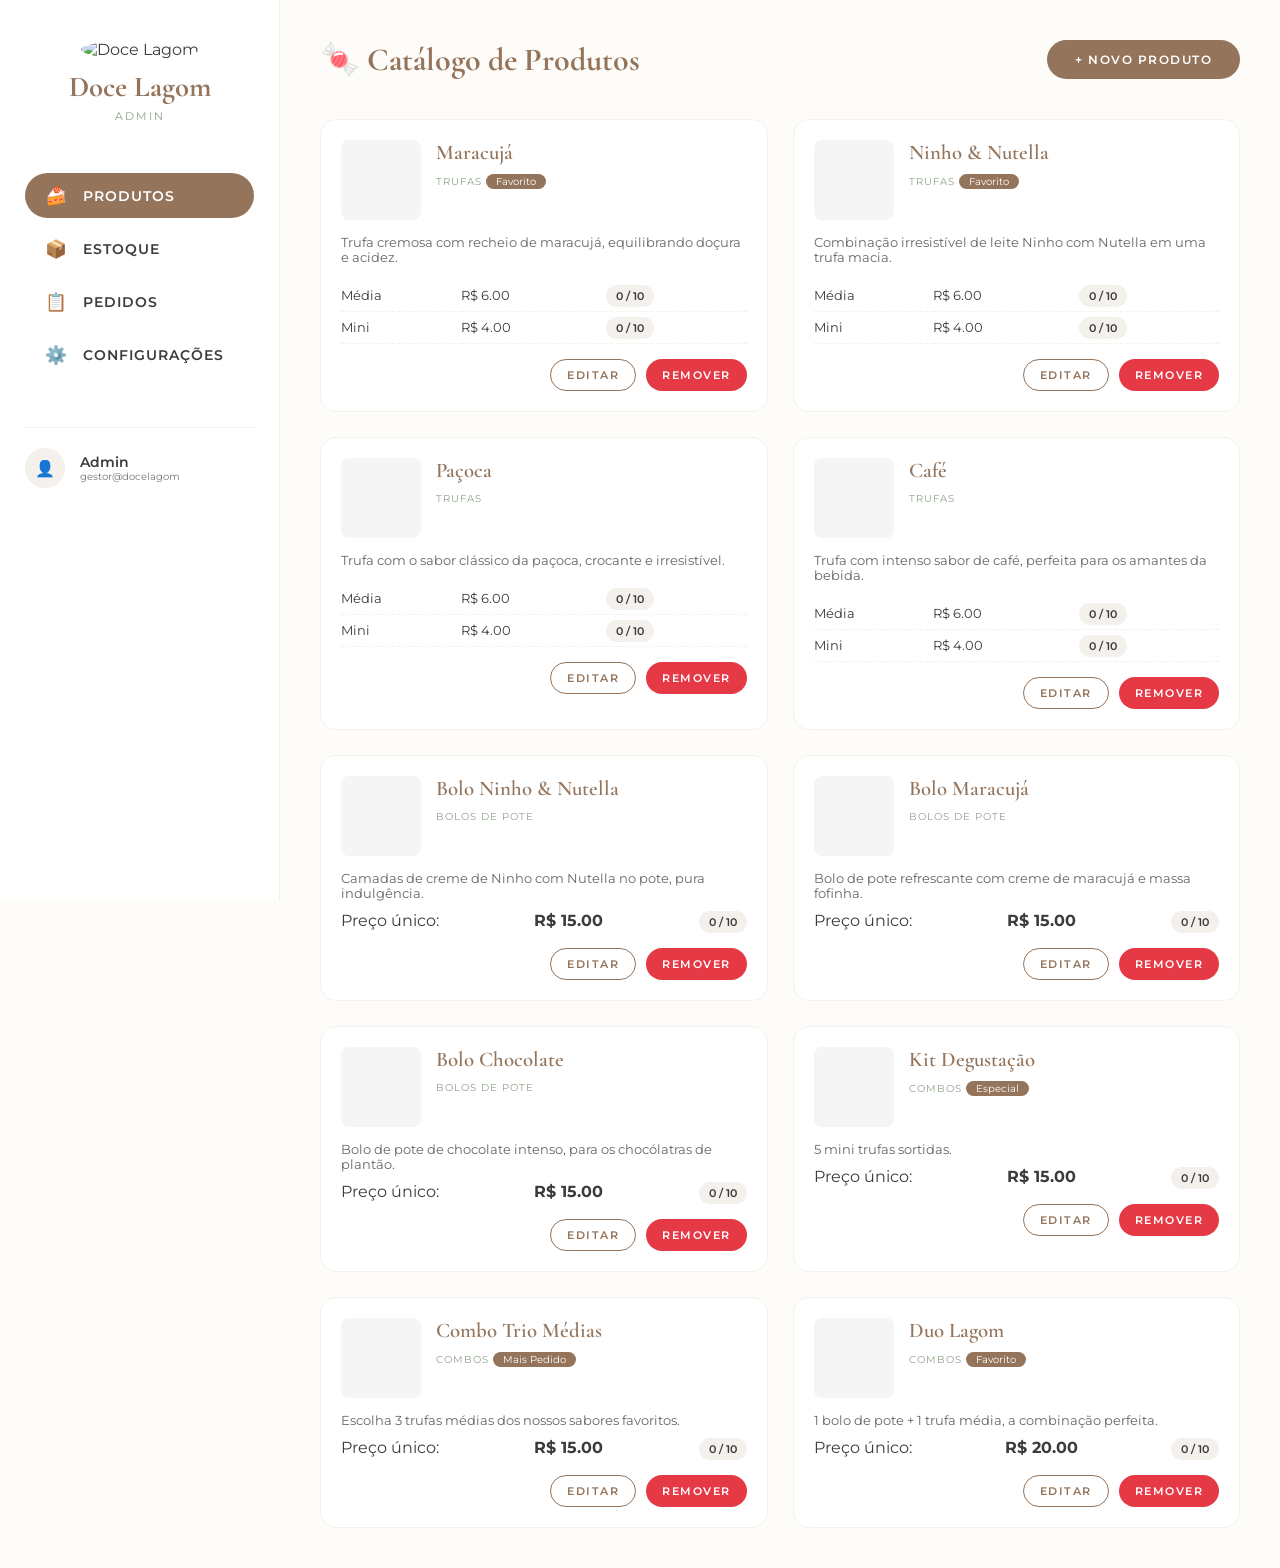
==== admin.html @ a878112a "Add files via upload" ====
<!DOCTYPE html>
<html lang="pt-br">
<head>
    <meta charset="UTF-8">
    <meta name="viewport" content="width=device-width, initial-scale=1.0">
    <title>Admin · Doce Lagom</title>
    <link href="https://fonts.googleapis.com/css2?family=Cormorant+Garamond:wght@300;600&family=Montserrat:wght@200;400;600&display=swap" rel="stylesheet">
    <style>
        /* ===== CORE ===== */
        * {
            margin: 0;
            padding: 0;
            box-sizing: border-box;
            font-family: 'Montserrat', sans-serif;
        }

        :root {
            --creme-fundo: #FDFCF9;
            --terroso-luxo: #94745B;
            --menta-seco: #8FA38B;
            --texto: #3E3B39;
            --branco: #FFFFFF;
            --bege-claro: #F4F1ED;
            --cinza-claro: #E8E6E1;
            --esgotado: #E63946;
        }

        body {
            background: var(--creme-fundo);
            color: var(--texto);
            display: flex;
            min-height: 100vh;
        }

        /* ===== SIDEBAR ===== */
        .sidebar {
            width: 280px;
            background: var(--branco);
            border-right: 1px solid var(--bege-claro);
            padding: 40px 25px;
            position: sticky;
            top: 0;
            height: 100vh;
            overflow-y: auto;
        }

        .logo {
            text-align: center;
            margin-bottom: 50px;
        }

        .logo img {
            max-width: 120px;
            border-radius: 50%;
            margin-bottom: 10px;
        }

        .logo h1 {
            font-family: 'Cormorant Garamond', serif;
            font-size: 1.8rem;
            color: var(--terroso-luxo);
        }

        .nav-item {
            display: flex;
            align-items: center;
            gap: 15px;
            padding: 12px 20px;
            border-radius: 50px;
            color: var(--texto);
            font-size: 0.85rem;
            font-weight: 600;
            letter-spacing: 1px;
            margin-bottom: 8px;
            transition: 0.2s;
            cursor: pointer;
        }

        .nav-item:hover {
            background: var(--bege-claro);
        }

        .nav-item.active {
            background: var(--terroso-luxo);
            color: white;
        }

        .nav-item i {
            font-style: normal;
            font-size: 1.1rem;
        }

        /* ===== MAIN ===== */
        .main {
            flex: 1;
            padding: 40px;
            background: var(--creme-fundo);
            overflow-x: auto;
        }

        .section {
            display: none;
        }

        .section.active {
            display: block;
        }

        .section-header {
            display: flex;
            justify-content: space-between;
            align-items: center;
            margin-bottom: 40px;
        }

        .section-header h2 {
            font-family: 'Cormorant Garamond', serif;
            font-size: 2rem;
            color: var(--terroso-luxo);
        }

        .btn {
            background: var(--terroso-luxo);
            color: white;
            border: none;
            padding: 12px 28px;
            border-radius: 50px;
            font-size: 0.75rem;
            font-weight: 600;
            letter-spacing: 1.5px;
            text-transform: uppercase;
            cursor: pointer;
            transition: 0.2s;
            display: inline-flex;
            align-items: center;
            gap: 8px;
        }

        .btn:hover {
            opacity: 0.9;
            transform: scale(0.98);
        }

        .btn-outline {
            background: transparent;
            border: 1px solid var(--terroso-luxo);
            color: var(--terroso-luxo);
        }

        .btn-esgotado {
            background: var(--esgotado);
        }

        /* ===== CARDS PRODUTO ===== */
        .produtos-grid {
            display: grid;
            grid-template-columns: repeat(auto-fill, minmax(320px, 1fr));
            gap: 25px;
        }

        .produto-card {
            background: white;
            border-radius: 16px;
            border: 1px solid var(--bege-claro);
            padding: 20px;
            transition: 0.2s;
        }

        .produto-header {
            display: flex;
            gap: 15px;
            margin-bottom: 15px;
        }

        .produto-img {
            width: 80px;
            height: 80px;
            border-radius: 8px;
            object-fit: cover;
            background: #f5f5f5;
        }

        .produto-info {
            flex: 1;
        }

        .produto-nome {
            font-family: 'Cormorant Garamond', serif;
            font-size: 1.3rem;
            font-weight: 600;
            color: var(--terroso-luxo);
            margin-bottom: 4px;
        }

        .produto-categoria {
            font-size: 0.65rem;
            text-transform: uppercase;
            color: var(--menta-seco);
            letter-spacing: 1px;
        }

        .produto-desc {
            font-size: 0.8rem;
            color: #666;
            margin: 10px 0;
        }

        .variacao-table {
            width: 100%;
            border-collapse: collapse;
            font-size: 0.8rem;
            margin: 15px 0;
        }

        .variacao-table td {
            padding: 8px 0;
            border-bottom: 1px dashed var(--bege-claro);
        }

        .estoque-badge {
            background: var(--bege-claro);
            padding: 4px 10px;
            border-radius: 50px;
            font-size: 0.7rem;
            font-weight: 600;
        }

        .esgotado-badge {
            background: var(--esgotado);
            color: white;
            padding: 4px 10px;
            border-radius: 50px;
            font-size: 0.7rem;
            font-weight: 600;
        }

        .acoes {
            display: flex;
            gap: 10px;
            margin-top: 15px;
            justify-content: flex-end;
        }

        .btn-pequeno {
            padding: 8px 16px;
            font-size: 0.7rem;
        }

        /* ===== ESTOQUE ===== */
        .estoque-list {
            background: white;
            border-radius: 16px;
            padding: 20px;
        }

        .estoque-item {
            display: flex;
            justify-content: space-between;
            align-items: center;
            padding: 12px 0;
            border-bottom: 1px solid var(--bege-claro);
        }

        .progress-bar {
            width: 200px;
            height: 8px;
            background: var(--bege-claro);
            border-radius: 10px;
            overflow: hidden;
        }

        .progress-fill {
            height: 100%;
            background: var(--terroso-luxo);
            border-radius: 10px;
        }

        /* ===== PEDIDOS ===== */
        .pedidos-list {
            display: flex;
            flex-direction: column;
            gap: 15px;
        }

        .pedido-card {
            background: white;
            border-radius: 12px;
            padding: 20px;
            border-left: 5px solid var(--menta-seco);
        }

        .pedido-header {
            display: flex;
            justify-content: space-between;
            margin-bottom: 10px;
        }

        .status {
            font-size: 0.65rem;
            padding: 4px 12px;
            border-radius: 50px;
            font-weight: 600;
            text-transform: uppercase;
        }

        .status.pendente { background: #FFE4B5; color: #8B4513; }
        .status.concluido { background: #C1E1C1; color: #2F4F4F; }

        /* ===== MODAL ===== */
        .modal {
            display: none;
            position: fixed;
            top: 0;
            left: 0;
            width: 100%;
            height: 100%;
            background: rgba(0,0,0,0.5);
            align-items: center;
            justify-content: center;
            z-index: 9999;
        }

        .modal-content {
            background: white;
            padding: 35px;
            border-radius: 24px;
            width: 90%;
            max-width: 600px;
            max-height: 90vh;
            overflow-y: auto;
        }

        .modal h3 {
            font-family: 'Cormorant Garamond', serif;
            font-size: 1.8rem;
            color: var(--terroso-luxo);
            margin-bottom: 25px;
        }

        .form-group {
            margin-bottom: 20px;
        }

        .form-group label {
            display: block;
            font-size: 0.75rem;
            font-weight: 600;
            margin-bottom: 6px;
            color: var(--texto);
            text-transform: uppercase;
        }

        .form-control {
            width: 100%;
            padding: 12px 15px;
            border: 1px solid var(--bege-claro);
            border-radius: 12px;
            font-size: 0.9rem;
        }

        .variacao-item {
            background: var(--bege-claro);
            padding: 15px;
            border-radius: 12px;
            margin-bottom: 10px;
        }

        /* ===== UTILS ===== */
        .notification {
            position: fixed;
            top: 30px;
            right: 30px;
            background: var(--terroso-luxo);
            color: white;
            padding: 15px 25px;
            border-radius: 50px;
            font-size: 0.85rem;
            z-index: 10000;
            display: none;
            animation: slideIn 0.3s ease;
        }

        @keyframes slideIn {
            from { transform: translateX(100%); opacity: 0; }
            to { transform: translateX(0); opacity: 1; }
        }

        @media (max-width: 900px) {
            body { flex-direction: column; }
            .sidebar { width: 100%; height: auto; position: relative; }
        }
    </style>
</head>
<body>

<!-- NOTIFICAÇÃO FLUTUANTE -->
<div id="notification" class="notification"></div>

<!-- SIDEBAR -->
<div class="sidebar">
    <div class="logo">
        <img src="https://i.pinimg.com/originals/54/2c/45/542c4582ca79a683b61ad28f926f9efd.png" alt="Doce Lagom">
        <h1>Doce Lagom</h1>
        <p style="font-size: 0.7rem; color: var(--menta-seco); letter-spacing: 2px; margin-top: 5px;">ADMIN</p>
    </div>

    <div id="navProdutos" class="nav-item active" onclick="mudarSecao('produtos')">
        <i>🍰</i> PRODUTOS
    </div>
    <div id="navEstoque" class="nav-item" onclick="mudarSecao('estoque')">
        <i>📦</i> ESTOQUE
    </div>
    <div id="navPedidos" class="nav-item" onclick="mudarSecao('pedidos')">
        <i>📋</i> PEDIDOS
    </div>
    <div id="navConfig" class="nav-item" onclick="mudarSecao('config')">
        <i>⚙️</i> CONFIGURAÇÕES
    </div>

    <div style="margin-top: 50px; padding: 20px 0; border-top: 1px solid var(--bege-claro);">
        <div style="display: flex; gap: 15px; align-items: center;">
            <div style="background: var(--bege-claro); border-radius: 50%; width: 40px; height: 40px; display: flex; align-items: center; justify-content: center;">👤</div>
            <div>
                <p style="font-weight: 600; font-size: 0.85rem;">Admin</p>
                <p style="font-size: 0.65rem; color: #777;">gestor@docelagom</p>
            </div>
        </div>
    </div>
</div>

<!-- CONTEÚDO PRINCIPAL -->
<div class="main">
    <!-- SEÇÃO PRODUTOS -->
    <div id="secaoProdutos" class="section active">
        <div class="section-header">
            <h2>🍬 Catálogo de Produtos</h2>
            <button class="btn" onclick="abrirModalProduto(null)">+ NOVO PRODUTO</button>
        </div>
        <div id="produtosContainer" class="produtos-grid">
            <!-- JS irá preencher -->
        </div>
    </div>

    <!-- SEÇÃO ESTOQUE -->
    <div id="secaoEstoque" class="section">
        <div class="section-header">
            <h2>📊 Nível de Estoque</h2>
            <button class="btn btn-outline" onclick="resetarEstoqueGlobal()">ZERAR VENDAS</button>
        </div>
        <div id="estoqueContainer" class="estoque-list">
            <!-- JS irá preencher -->
        </div>
    </div>

    <!-- SEÇÃO PEDIDOS -->
    <div id="secaoPedidos" class="section">
        <div class="section-header">
            <h2>📦 Pedidos Recentes</h2>
            <button class="btn btn-outline" onclick="adicionarPedidoExemplo()">+ ADICIONAR EXEMPLO</button>
        </div>
        <div id="pedidosContainer" class="pedidos-list">
            <!-- JS irá preencher -->
        </div>
    </div>

    <!-- SEÇÃO CONFIGURAÇÕES -->
    <div id="secaoConfig" class="section">
        <div class="section-header">
            <h2>⚙️ Configurações</h2>
        </div>
        <div style="background: white; border-radius: 16px; padding: 30px; max-width: 600px;">
            <h3 style="font-family: 'Cormorant Garamond'; color: var(--terroso-luxo); margin-bottom: 20px;">Limite padrão de produção</h3>
            <div class="form-group">
                <label>Estoque máximo por item (unidades)</label>
                <input type="number" id="estoqueMaximoInput" class="form-control" value="10" min="1">
            </div>
            <button class="btn" onclick="salvarConfiguracoes()" style="margin-top: 10px;">SALVAR</button>
            <hr style="margin: 30px 0; border: none; border-top: 1px solid var(--bege-claro);">
            <h3 style="font-family: 'Cormorant Garamond'; color: var(--terroso-luxo); margin-bottom: 20px;">Danger Zone</h3>
            <button class="btn" style="background: var(--esgotado);" onclick="resetarTudo()">APAGAR TODOS OS DADOS</button>
        </div>
    </div>
</div>

<!-- MODAL DE PRODUTO (CRIAR/EDITAR) -->
<div id="modalProduto" class="modal">
    <div class="modal-content">
        <h3 id="modalTitulo">Novo Produto</h3>
        <form id="formProduto">
            <input type="hidden" id="produtoId" value="">

            <div class="form-group">
                <label>Nome do produto</label>
                <input type="text" id="produtoNome" class="form-control" required>
            </div>

            <div class="form-group">
                <label>Descrição</label>
                <textarea id="produtoDesc" class="form-control" rows="2"></textarea>
            </div>

            <div class="form-group">
                <label>Categoria</label>
                <select id="produtoCategoria" class="form-control">
                    <option value="trufas">Trufas</option>
                    <option value="bolos">Bolos de Pote</option>
                    <option value="combos">Combos</option>
                </select>
            </div>

            <div class="form-group">
                <label>URL da Imagem</label>
                <input type="url" id="produtoImagem" class="form-control" placeholder="https://...">
            </div>

            <div class="form-group">
                <label>Tipo de preço</label>
                <select id="tipoPreco" class="form-control" onchange="toggleVariacoes()">
                    <option value="unico">Preço único</option>
                    <option value="variacoes">Múltiplos tamanhos (trufas)</option>
                </select>
            </div>

            <!-- Área para preço único -->
            <div id="precoUnicoArea">
                <div class="form-group">
                    <label>Preço (R$)</label>
                    <input type="number" id="produtoPreco" class="form-control" step="0.01" min="0">
                </div>
            </div>

            <!-- Área para variações (tamanhos) -->
            <div id="variacoesArea" style="display: none;">
                <label>Variações de tamanho e preço</label>
                <div id="variacoesContainer">
                    <!-- JS irá adicionar linhas -->
                </div>
                <button type="button" class="btn btn-outline" onclick="adicionarVariacao()" style="margin-top: 10px; width: 100%;">+ Adicionar tamanho</button>
            </div>

            <div class="form-group" style="margin-top: 25px;">
                <label>Badge / Destaque (opcional)</label>
                <input type="text" id="produtoBadge" class="form-control" placeholder="Favorito, Especial, etc">
            </div>

            <div style="display: flex; gap: 15px; justify-content: flex-end; margin-top: 30px;">
                <button type="button" class="btn btn-outline" onclick="fecharModalProduto()">Cancelar</button>
                <button type="submit" class="btn">Salvar Produto</button>
            </div>
        </form>
    </div>
</div>

<script>
    // ============================================
    //  ADMIN DO LAGOM - GERENCIAMENTO COMPLETO
    // ============================================

    // ---------- CONSTANTES ----------
    const STORAGE_PRODUTOS = 'produtos_lagom';
    const STORAGE_ESTOQUE = 'estoque_lagom';
    const STORAGE_PEDIDOS = 'pedidos_lagom';
    const STORAGE_CONFIG = 'config_lagom';

    let ESTOQUE_MAX = 10; // valor padrão

    // ---------- DADOS INICIAIS ----------
    // Produtos padrão (caso não existam no localStorage)
    const produtosPadrao = [
        {
            id: 'mar',
            nome: 'Maracujá',
            descricao: 'Trufa cremosa com recheio de maracujá, equilibrando doçura e acidez.',
            categoria: 'trufas',
            imagem: 'https://i.ibb.co/d4wBYTPT/b6e504dc-ee33-4c3e-9be3-721ed8f5c3b7.jpg',
            badge: 'Favorito',
            tipoPreco: 'variacoes',
            variacoes: [
                { tamanho: 'Média', preco: 6, key: 'mar-m' },
                { tamanho: 'Mini', preco: 4, key: 'mar-mini' }
            ]
        },
        {
            id: 'ni',
            nome: 'Ninho & Nutella',
            descricao: 'Combinação irresistível de leite Ninho com Nutella em uma trufa macia.',
            categoria: 'trufas',
            imagem: 'https://i.ibb.co/vCYCLvML/image.png',
            badge: 'Favorito',
            tipoPreco: 'variacoes',
            variacoes: [
                { tamanho: 'Média', preco: 6, key: 'ni-m' },
                { tamanho: 'Mini', preco: 4, key: 'ni-mini' }
            ]
        },
        {
            id: 'pa',
            nome: 'Paçoca',
            descricao: 'Trufa com o sabor clássico da paçoca, crocante e irresistível.',
            categoria: 'trufas',
            imagem: 'https://i.ibb.co/JjrwS6gV/4e7c1bd3-101a-47cd-8f6c-dbbaf1f42caf.jpg',
            badge: '',
            tipoPreco: 'variacoes',
            variacoes: [
                { tamanho: 'Média', preco: 6, key: 'pa-m' },
                { tamanho: 'Mini', preco: 4, key: 'pa-mini' }
            ]
        },
        {
            id: 'caf',
            nome: 'Café',
            descricao: 'Trufa com intenso sabor de café, perfeita para os amantes da bebida.',
            categoria: 'trufas',
            imagem: 'https://i.ibb.co/0jmQ2JwH/91d96de8-2f80-48fa-a370-7d775f17eb8d.jpg',
            badge: '',
            tipoPreco: 'variacoes',
            variacoes: [
                { tamanho: 'Média', preco: 6, key: 'caf-m' },
                { tamanho: 'Mini', preco: 4, key: 'caf-mini' }
            ]
        },
        {
            id: 'bn',
            nome: 'Bolo Ninho & Nutella',
            descricao: 'Camadas de creme de Ninho com Nutella no pote, pura indulgência.',
            categoria: 'bolos',
            imagem: 'https://i.ibb.co/vxf8TJDv/Cantinho-da-G-Wordmark-Logo-1.png',
            badge: '',
            tipoPreco: 'unico',
            preco: 15,
            key: 'bn'
        },
        {
            id: 'bm',
            nome: 'Bolo Maracujá',
            descricao: 'Bolo de pote refrescante com creme de maracujá e massa fofinha.',
            categoria: 'bolos',
            imagem: 'https://i.ibb.co/gFXm5yhG/Cantinho-da-G-Wordmark-Logo.png',
            badge: '',
            tipoPreco: 'unico',
            preco: 15,
            key: 'bm'
        },
        {
            id: 'bc',
            nome: 'Bolo Chocolate',
            descricao: 'Bolo de pote de chocolate intenso, para os chocólatras de plantão.',
            categoria: 'bolos',
            imagem: 'https://i.ibb.co/wZkd0tZ8/image.png',
            badge: '',
            tipoPreco: 'unico',
            preco: 15,
            key: 'bc'
        },
        {
            id: 'kit',
            nome: 'Kit Degustação',
            descricao: '5 mini trufas sortidas.',
            categoria: 'combos',
            imagem: 'https://i.ibb.co/gFSmx2Cy/f1f2641a-3653-437d-b84f-52be0901330a.jpg',
            badge: 'Especial',
            tipoPreco: 'unico',
            preco: 15,
            key: 'kit'
        },
        {
            id: 'trio',
            nome: 'Combo Trio Médias',
            descricao: 'Escolha 3 trufas médias dos nossos sabores favoritos.',
            categoria: 'combos',
            imagem: 'https://i.ibb.co/7xV904Pc/image.png',
            badge: 'Mais Pedido',
            tipoPreco: 'unico',
            preco: 15,
            key: 'trio'
        },
        {
            id: 'duo',
            nome: 'Duo Lagom',
            descricao: '1 bolo de pote + 1 trufa média, a combinação perfeita.',
            categoria: 'combos',
            imagem: 'https://i.ibb.co/DfL33q2K/image.png',
            badge: 'Favorito',
            tipoPreco: 'unico',
            preco: 20,
            key: 'duo'
        }
    ];

    // ---------- INICIALIZAÇÃO ----------
    function inicializarDados() {
        // Carregar configuração
        let config = JSON.parse(localStorage.getItem(STORAGE_CONFIG)) || {};
        ESTOQUE_MAX = config.estoqueMax || 10;
        document.getElementById('estoqueMaximoInput').value = ESTOQUE_MAX;

        // Produtos
        if (!localStorage.getItem(STORAGE_PRODUTOS)) {
            localStorage.setItem(STORAGE_PRODUTOS, JSON.stringify(produtosPadrao));
        }

        // Estoque
        if (!localStorage.getItem(STORAGE_ESTOQUE)) {
            localStorage.setItem(STORAGE_ESTOQUE, JSON.stringify({}));
        }

        // Pedidos
        if (!localStorage.getItem(STORAGE_PEDIDOS)) {
            localStorage.setItem(STORAGE_PEDIDOS, JSON.stringify([]));
        }

        renderizarProdutos();
        renderizarEstoque();
        renderizarPedidos();
    }

    // ---------- UTILITÁRIOS ----------
    function mostrarNotificacao(msg, tipo = 'sucesso') {
        let notif = document.getElementById('notification');
        notif.style.background = tipo === 'erro' ? '#E63946' : '#94745B';
        notif.innerText = msg;
        notif.style.display = 'block';
        setTimeout(() => notif.style.display = 'none', 3000);
    }

    // ---------- PRODUTOS ----------
    function renderizarProdutos() {
        const produtos = JSON.parse(localStorage.getItem(STORAGE_PRODUTOS)) || [];
        const container = document.getElementById('produtosContainer');
        container.innerHTML = '';

        produtos.forEach(prod => {
            const card = document.createElement('div');
            card.className = 'produto-card';

            let variacoesHTML = '';
            let estoqueInfo = '';

            if (prod.tipoPreco === 'variacoes' && prod.variacoes) {
                let rows = '';
                prod.variacoes.forEach(varia => {
                    const vendidos = getEstoqueVendidos(varia.key);
                    const disponivel = vendidos < ESTOQUE_MAX ? 'Disponível' : 'Esgotado';
                    const badgeClass = vendidos >= ESTOQUE_MAX ? 'esgotado-badge' : 'estoque-badge';
                    rows += `<tr>
                        <td>${varia.tamanho}</td>
                        <td>R$ ${varia.preco.toFixed(2)}</td>
                        <td><span class="${badgeClass}">${vendidos} / ${ESTOQUE_MAX}</span></td>
                    </tr>`;
                });
                variacoesHTML = `<table class="variacao-table">${rows}</table>`;
            } else {
                const vendidos = getEstoqueVendidos(prod.key);
                const badgeClass = vendidos >= ESTOQUE_MAX ? 'esgotado-badge' : 'estoque-badge';
                variacoesHTML = `<div style="display:flex; justify-content:space-between; margin:10px 0;">
                    <span>Preço único:</span>
                    <strong>R$ ${prod.preco.toFixed(2)}</strong>
                    <span class="${badgeClass}">${vendidos} / ${ESTOQUE_MAX}</span>
                </div>`;
            }

            card.innerHTML = `
                <div class="produto-header">
                    <img src="${prod.imagem || 'https://via.placeholder.com/80'}" class="produto-img" onerror="this.src='https://via.placeholder.com/80'">
                    <div class="produto-info">
                        <div class="produto-nome">${prod.nome}</div>
                        <span class="produto-categoria">${categoriaPtBr(prod.categoria)}</span>
                        ${prod.badge ? `<span style="background:var(--terroso-luxo); color:white; padding:2px 10px; border-radius:50px; font-size:0.6rem; display:inline-block; margin-top:5px;">${prod.badge}</span>` : ''}
                    </div>
                </div>
                <div class="produto-desc">${prod.descricao}</div>
                ${variacoesHTML}
                <div class="acoes">
                    <button class="btn btn-pequeno btn-outline" onclick="abrirModalProduto('${prod.id}')">Editar</button>
                    <button class="btn btn-pequeno" style="background:var(--esgotado);" onclick="removerProduto('${prod.id}')">Remover</button>
                </div>
            `;
            container.appendChild(card);
        });
    }

    function getEstoqueVendidos(key) {
        let estoque = JSON.parse(localStorage.getItem(STORAGE_ESTOQUE)) || {};
        return estoque[key] || 0;
    }

    function categoriaPtBr(cat) {
        const map = { trufas: 'TRUFAS', bolos: 'BOLOS DE POTE', combos: 'COMBOS' };
        return map[cat] || cat;
    }

    // ---------- MODAL PRODUTO ----------
    let editandoProdutoId = null;

    window.abrirModalProduto = function(id) {
        editandoProdutoId = id;
        const modal = document.getElementById('modalProduto');
        document.getElementById('formProduto').reset();
        document.getElementById('variacoesContainer').innerHTML = '';

        if (id) {
            // Edição
            document.getElementById('modalTitulo').innerText = 'Editar Produto';
            const produtos = JSON.parse(localStorage.getItem(STORAGE_PRODUTOS));
            const prod = produtos.find(p => p.id === id);
            if (prod) {
                document.getElementById('produtoId').value = prod.id;
                document.getElementById('produtoNome').value = prod.nome || '';
                document.getElementById('produtoDesc').value = prod.descricao || '';
                document.getElementById('produtoCategoria').value = prod.categoria || 'trufas';
                document.getElementById('produtoImagem').value = prod.imagem || '';
                document.getElementById('produtoBadge').value = prod.badge || '';
                document.getElementById('tipoPreco').value = prod.tipoPreco || 'unico';

                if (prod.tipoPreco === 'unico') {
                    document.getElementById('precoUnicoArea').style.display = 'block';
                    document.getElementById('variacoesArea').style.display = 'none';
                    document.getElementById('produtoPreco').value = prod.preco || 0;
                } else {
                    document.getElementById('precoUnicoArea').style.display = 'none';
                    document.getElementById('variacoesArea').style.display = 'block';
                    if (prod.variacoes) {
                        prod.variacoes.forEach(v => adicionarVariacao(v.tamanho, v.preco, v.key));
                    }
                }
            }
        } else {
            // Novo
            document.getElementById('modalTitulo').innerText = 'Novo Produto';
            document.getElementById('produtoId').value = '';
            document.getElementById('precoUnicoArea').style.display = 'block';
            document.getElementById('variacoesArea').style.display = 'none';
            document.getElementById('tipoPreco').value = 'unico';
        }

        modal.style.display = 'flex';
    }

    window.fecharModalProduto = function() {
        document.getElementById('modalProduto').style.display = 'none';
    }

    window.toggleVariacoes = function() {
        const tipo = document.getElementById('tipoPreco').value;
        if (tipo === 'unico') {
            document.getElementById('precoUnicoArea').style.display = 'block';
            document.getElementById('variacoesArea').style.display = 'none';
        } else {
            document.getElementById('precoUnicoArea').style.display = 'none';
            document.getElementById('variacoesArea').style.display = 'block';
            if (document.getElementById('variacoesContainer').children.length === 0) {
                adicionarVariacao('Média', 6, '');
                adicionarVariacao('Mini', 4, '');
            }
        }
    }

    window.adicionarVariacao = function(tamanho = '', preco = 0, key = '') {
        const container = document.getElementById('variacoesContainer');
        const div = document.createElement('div');
        div.className = 'variacao-item';
        div.innerHTML = `
            <div style="display: flex; gap: 10px; align-items: center;">
                <input type="text" placeholder="Tamanho" class="form-control" style="flex:1;" value="${tamanho}">
                <input type="number" placeholder="Preço" class="form-control" style="width:100px;" step="0.01" value="${preco}">
                <input type="text" placeholder="Chave (ex: mar-m)" class="form-control" style="flex:1;" value="${key}">
                <button type="button" onclick="this.parentElement.parentElement.remove()" style="background:transparent; border:none; font-size:1.3rem; cursor:pointer;">&times;</button>
            </div>
        `;
        container.appendChild(div);
    }

    // Salvar produto
    document.getElementById('formProduto').addEventListener('submit', function(e) {
        e.preventDefault();

        const id = document.getElementById('produtoId').value || gerarIdProduto(document.getElementById('produtoNome').value);
        const nome = document.getElementById('produtoNome').value;
        const descricao = document.getElementById('produtoDesc').value;
        const categoria = document.getElementById('produtoCategoria').value;
        const imagem = document.getElementById('produtoImagem').value;
        const badge = document.getElementById('produtoBadge').value;
        const tipoPreco = document.getElementById('tipoPreco').value;

        let produto = {
            id,
            nome,
            descricao,
            categoria,
            imagem,
            badge,
            tipoPreco
        };

        if (tipoPreco === 'unico') {
            produto.preco = parseFloat(document.getElementById('produtoPreco').value) || 0;
            produto.key = id; // chave para estoque
        } else {
            const variacoes = [];
            const itens = document.querySelectorAll('#variacoesContainer .variacao-item');
            itens.forEach(item => {
                const inputs = item.querySelectorAll('input');
                const tamanho = inputs[0].value;
                const preco = parseFloat(inputs[1].value) || 0;
                let key = inputs[2].value;
                if (!key) key = `${id}-${tamanho.toLowerCase().normalize('NFD').replace(/[\u0300-\u036f]/g, '')}`;
                if (tamanho && preco > 0) {
                    variacoes.push({ tamanho, preco, key });
                }
            });
            produto.variacoes = variacoes;
        }

        let produtos = JSON.parse(localStorage.getItem(STORAGE_PRODUTOS)) || [];
        const index = produtos.findIndex(p => p.id === id);
        if (index !== -1) {
            produtos[index] = produto;
        } else {
            produtos.push(produto);
        }

        localStorage.setItem(STORAGE_PRODUTOS, JSON.stringify(produtos));
        mostrarNotificacao('Produto salvo com sucesso!');
        fecharModalProduto();
        renderizarProdutos();
        renderizarEstoque(); // Atualiza lista de estoque
    });

    function gerarIdProduto(nome) {
        return nome.toLowerCase().normalize('NFD').replace(/[\u0300-\u036f]/g, '').replace(/[^a-z0-9]/g, '-').substring(0, 20);
    }

    window.removerProduto = function(id) {
        if (confirm(`Tem certeza que deseja remover este produto?`)) {
            let produtos = JSON.parse(localStorage.getItem(STORAGE_PRODUTOS)) || [];
            produtos = produtos.filter(p => p.id !== id);
            localStorage.setItem(STORAGE_PRODUTOS, JSON.stringify(produtos));
            mostrarNotificacao('Produto removido');
            renderizarProdutos();
            renderizarEstoque();
        }
    }

    // ---------- ESTOQUE ----------
    function renderizarEstoque() {
        const estoque = JSON.parse(localStorage.getItem(STORAGE_ESTOQUE)) || {};
        const produtos = JSON.parse(localStorage.getItem(STORAGE_PRODUTOS)) || [];
        const container = document.getElementById('estoqueContainer');
        container.innerHTML = '<h3 style="margin-bottom:20px;">📌 Itens vendidos / Limite de produção</h3>';

        let lista = document.createElement('div');

        // Coletar todas as chaves de estoque a partir dos produtos
        let chaves = new Set();
        produtos.forEach(prod => {
            if (prod.tipoPreco === 'unico' && prod.key) chaves.add(prod.key);
            if (prod.variacoes) prod.variacoes.forEach(v => chaves.add(v.key));
        });

        // Adicionar também chaves que existem no estoque mas não nos produtos? Vamos listar todas.
        Object.keys(estoque).forEach(key => chaves.add(key));

        chaves = Array.from(chaves).sort();

        chaves.forEach(key => {
            const vendidos = estoque[key] || 0;
            const percent = Math.min((vendidos / ESTOQUE_MAX) * 100, 100);
            const nomeExibicao = key; // Podemos buscar nome do produto
            let nomeAmigavel = key;
            // Tenta achar um produto relacionado
            for (let prod of produtos) {
                if (prod.key === key) { nomeAmigavel = prod.nome; break; }
                if (prod.variacoes) {
                    let varEncontrada = prod.variacoes.find(v => v.key === key);
                    if (varEncontrada) { nomeAmigavel = `${prod.nome} (${varEncontrada.tamanho})`; break; }
                }
            }

            const item = document.createElement('div');
            item.className = 'estoque-item';
            item.innerHTML = `
                <div style="flex:2;">
                    <strong>${nomeAmigavel}</strong><br>
                    <span style="font-size:0.7rem; color:#777;">${key}</span>
                </div>
                <div style="flex:1; text-align:center;">
                    <span style="font-weight:600;">${vendidos}</span> / ${ESTOQUE_MAX}
                </div>
                <div style="flex:2;">
                    <div class="progress-bar"><div class="progress-fill" style="width: ${percent}%;"></div></div>
                </div>
                <div>
                    <button class="btn btn-pequeno btn-outline" onclick="zerarEstoqueItem('${key}')" style="padding:5px 10px;">Zerar</button>
                </div>
            `;
            lista.appendChild(item);
        });

        container.appendChild(lista);
    }

    window.zerarEstoqueItem = function(key) {
        let estoque = JSON.parse(localStorage.getItem(STORAGE_ESTOQUE)) || {};
        delete estoque[key];
        localStorage.setItem(STORAGE_ESTOQUE, JSON.stringify(estoque));
        mostrarNotificacao(`Estoque de ${key} zerado`);
        renderizarEstoque();
        renderizarProdutos(); // atualiza badges
    };

    window.resetarEstoqueGlobal = function() {
        if (confirm('Zerar TODOS os itens vendidos?')) {
            localStorage.setItem(STORAGE_ESTOQUE, JSON.stringify({}));
            mostrarNotificacao('Todos os estoques foram zerados');
            renderizarEstoque();
            renderizarProdutos();
        }
    };

    // ---------- PEDIDOS ----------
    function renderizarPedidos() {
        const pedidos = JSON.parse(localStorage.getItem(STORAGE_PEDIDOS)) || [];
        const container = document.getElementById('pedidosContainer');
        container.innerHTML = '';

        if (pedidos.length === 0) {
            container.innerHTML = '<div style="background:white; padding:30px; text-align:center; border-radius:16px; color:#777;">Nenhum pedido registrado ainda.</div>';
            return;
        }

        pedidos.sort((a,b) => new Date(b.data) - new Date(a.data)).forEach(ped => {
            const card = document.createElement('div');
            card.className = 'pedido-card';
            const data = new Date(ped.data).toLocaleString('pt-BR');
            card.innerHTML = `
                <div class="pedido-header">
                    <span><strong>${ped.cliente}</strong> · ${data}</span>
                    <span class="status ${ped.status || 'pendente'}">${ped.status || 'pendente'}</span>
                </div>
                <div style="font-size:0.85rem; margin-bottom:10px;">
                    Pagamento: ${ped.pagamento} · Total: R$ ${ped.total.toFixed(2)}
                </div>
                <div style="background: var(--bege-claro); padding:10px; border-radius:8px; font-size:0.8rem;">
                    ${ped.itens.map(i => `• ${i}`).join('<br>')}
                </div>
                <div style="display:flex; gap:10px; justify-content:flex-end; margin-top:15px;">
                    <button class="btn btn-pequeno btn-outline" onclick="mudarStatusPedido('${ped.id}', 'concluido')">✓ Concluir</button>
                    <button class="btn btn-pequeno" style="background:var(--esgotado);" onclick="removerPedido('${ped.id}')">Remover</button>
                </div>
            `;
            container.appendChild(card);
        });
    }

    window.adicionarPedidoExemplo = function() {
        const pedidos = JSON.parse(localStorage.getItem(STORAGE_PEDIDOS)) || [];
        const novoPedido = {
            id: Date.now().toString(),
            cliente: 'Cliente Exemplo',
            pagamento: 'Pix',
            total: 45.00,
            itens: ['2x Trufa Média (Maracujá)', '1x Bolo Ninho & Nutella'],
            data: new Date().toISOString(),
            status: 'pendente'
        };
        pedidos.push(novoPedido);
        localStorage.setItem(STORAGE_PEDIDOS, JSON.stringify(pedidos));
        renderizarPedidos();
        mostrarNotificacao('Pedido de exemplo adicionado');
    };

    window.mudarStatusPedido = function(id, status) {
        let pedidos = JSON.parse(localStorage.getItem(STORAGE_PEDIDOS)) || [];
        const index = pedidos.findIndex(p => p.id === id);
        if (index !== -1) {
            pedidos[index].status = status;
            localStorage.setItem(STORAGE_PEDIDOS, JSON.stringify(pedidos));
            renderizarPedidos();
            mostrarNotificacao(`Status alterado para ${status}`);
        }
    };

    window.removerPedido = function(id) {
        if (confirm('Remover este pedido?')) {
            let pedidos = JSON.parse(localStorage.getItem(STORAGE_PEDIDOS)) || [];
            pedidos = pedidos.filter(p => p.id !== id);
            localStorage.setItem(STORAGE_PEDIDOS, JSON.stringify(pedidos));
            renderizarPedidos();
            mostrarNotificacao('Pedido removido');
        }
    };

    // ---------- CONFIGURAÇÕES ----------
    window.salvarConfiguracoes = function() {
        const novoMax = parseInt(document.getElementById('estoqueMaximoInput').value, 10);
        if (novoMax > 0) {
            ESTOQUE_MAX = novoMax;
            localStorage.setItem(STORAGE_CONFIG, JSON.stringify({ estoqueMax: novoMax }));
            mostrarNotificacao(`Limite de estoque alterado para ${novoMax}`);
            renderizarProdutos();
            renderizarEstoque();
        }
    };

    window.resetarTudo = function() {
        if (confirm('⚠️ Isso irá apagar TODOS os produtos, estoque e pedidos. Tem certeza?')) {
            localStorage.removeItem(STORAGE_PRODUTOS);
            localStorage.removeItem(STORAGE_ESTOQUE);
            localStorage.removeItem(STORAGE_PEDIDOS);
            localStorage.removeItem(STORAGE_CONFIG);
            inicializarDados();
            mostrarNotificacao('Todos os dados foram resetados');
        }
    };

    // ---------- NAVEGAÇÃO ----------
    window.mudarSecao = function(secao) {
        document.querySelectorAll('.section').forEach(s => s.classList.remove('active'));
        document.getElementById(`secao${secao.charAt(0).toUpperCase() + secao.slice(1)}`).classList.add('active');

        document.querySelectorAll('.nav-item').forEach(n => n.classList.remove('active'));
        document.getElementById(`nav${secao.charAt(0).toUpperCase() + secao.slice(1)}`).classList.add('active');

        // Recarregar dados ao entrar na seção
        if (secao === 'produtos') renderizarProdutos();
        if (secao === 'estoque') renderizarEstoque();
        if (secao === 'pedidos') renderizarPedidos();
    }

    // ---------- START ----------
    window.onload = function() {
        inicializarDados();

        // Fechar modal clicando fora
        window.onclick = function(event) {
            const modal = document.getElementById('modalProduto');
            if (event.target === modal) modal.style.display = 'none';
        };
    };
</script>
</body>
</html>
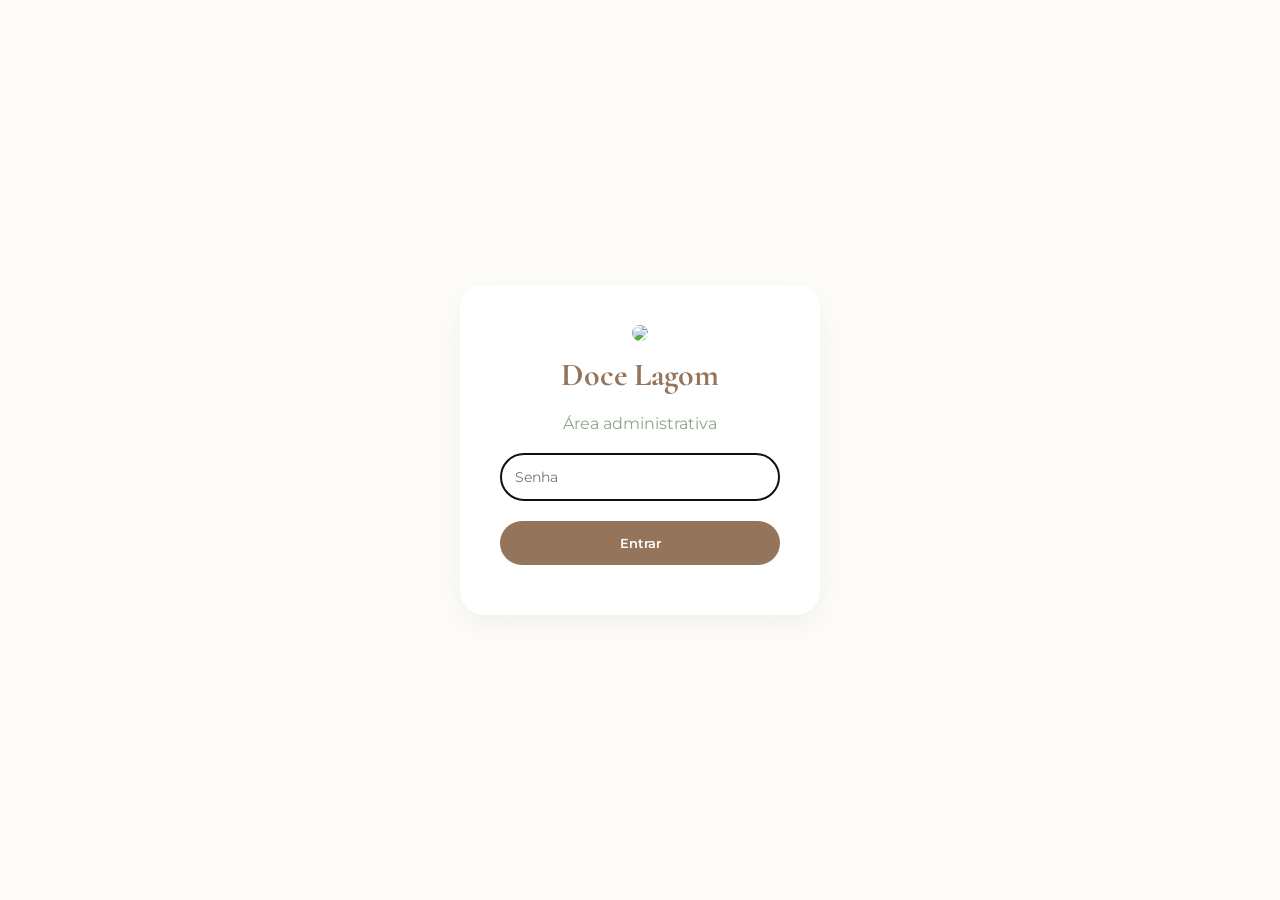
==== commit dfe14832: "Update admin.html" ====
--- a/admin.html
+++ b/admin.html
@@ -6,7 +6,7 @@
     <title>Admin · Doce Lagom</title>
     <link href="https://fonts.googleapis.com/css2?family=Cormorant+Garamond:wght@300;600&family=Montserrat:wght@200;400;600&display=swap" rel="stylesheet">
     <style>
-        /* ===== CORE ===== */
+        /* ---------- RESET E CORES ---------- */
         * {
             margin: 0;
             padding: 0;
@@ -21,7 +21,6 @@
             --texto: #3E3B39;
             --branco: #FFFFFF;
             --bege-claro: #F4F1ED;
-            --cinza-claro: #E8E6E1;
             --esgotado: #E63946;
         }
 
@@ -32,7 +31,7 @@
             min-height: 100vh;
         }
 
-        /* ===== SIDEBAR ===== */
+        /* ---------- SIDEBAR ---------- */
         .sidebar {
             width: 280px;
             background: var(--branco);
@@ -90,7 +89,7 @@
             font-size: 1.1rem;
         }
 
-        /* ===== MAIN ===== */
+        /* ---------- MAIN ---------- */
         .main {
             flex: 1;
             padding: 40px;
@@ -151,7 +150,7 @@
             background: var(--esgotado);
         }
 
-        /* ===== CARDS PRODUTO ===== */
+        /* ---------- CARDS DE PRODUTO ---------- */
         .produtos-grid {
             display: grid;
             grid-template-columns: repeat(auto-fill, minmax(320px, 1fr));
@@ -246,7 +245,7 @@
             font-size: 0.7rem;
         }
 
-        /* ===== ESTOQUE ===== */
+        /* ---------- ESTOQUE ---------- */
         .estoque-list {
             background: white;
             border-radius: 16px;
@@ -275,7 +274,7 @@
             border-radius: 10px;
         }
 
-        /* ===== PEDIDOS ===== */
+        /* ---------- PEDIDOS ---------- */
         .pedidos-list {
             display: flex;
             flex-direction: column;
@@ -306,7 +305,47 @@
         .status.pendente { background: #FFE4B5; color: #8B4513; }
         .status.concluido { background: #C1E1C1; color: #2F4F4F; }
 
-        /* ===== MODAL ===== */
+        /* ---------- RELATÓRIOS ---------- */
+        .relatorio-card {
+            background: white;
+            border-radius: 16px;
+            padding: 25px;
+            margin-bottom: 25px;
+            border: 1px solid var(--bege-claro);
+        }
+        .relatorio-grid {
+            display: grid;
+            grid-template-columns: repeat(auto-fit, minmax(180px, 1fr));
+            gap: 20px;
+            margin-top: 20px;
+        }
+        .metric {
+            background: var(--bege-claro);
+            border-radius: 12px;
+            padding: 20px;
+            text-align: center;
+        }
+        .metric span {
+            display: block;
+            font-size: 0.7rem;
+            text-transform: uppercase;
+            color: #777;
+        }
+        .metric strong {
+            font-size: 1.8rem;
+            color: var(--terroso-luxo);
+        }
+        .top-produtos {
+            margin-top: 30px;
+        }
+        .top-item {
+            display: flex;
+            justify-content: space-between;
+            padding: 12px 0;
+            border-bottom: 1px solid var(--bege-claro);
+        }
+
+        /* ---------- MODAL ---------- */
         .modal {
             display: none;
             position: fixed;
@@ -365,7 +404,80 @@
             margin-bottom: 10px;
         }
 
-        /* ===== UTILS ===== */
+        .upload-btn {
+            background: var(--bege-claro);
+            border: 1px dashed var(--terroso-luxo);
+            color: var(--terroso-luxo);
+            padding: 10px;
+            border-radius: 12px;
+            width: 100%;
+            margin-top: 5px;
+            cursor: pointer;
+            font-size: 0.75rem;
+            font-weight: 600;
+        }
+        .preview-imagem {
+            width: 60px;
+            height: 60px;
+            object-fit: cover;
+            border-radius: 8px;
+            margin-top: 10px;
+            border: 1px solid var(--bege-claro);
+        }
+
+        /* ---------- LOGIN ---------- */
+        .login-overlay {
+            position: fixed;
+            top: 0;
+            left: 0;
+            width: 100%;
+            height: 100%;
+            background: var(--creme-fundo);
+            display: flex;
+            align-items: center;
+            justify-content: center;
+            z-index: 100000;
+        }
+        .login-box {
+            background: white;
+            padding: 40px;
+            border-radius: 24px;
+            box-shadow: 0 10px 30px rgba(0,0,0,0.05);
+            max-width: 360px;
+            width: 90%;
+            text-align: center;
+        }
+        .login-box h2 {
+            font-family: 'Cormorant Garamond', serif;
+            color: var(--terroso-luxo);
+            font-size: 2rem;
+            margin-bottom: 20px;
+        }
+        .login-box input {
+            width: 100%;
+            padding: 14px;
+            border: 1px solid var(--bege-claro);
+            border-radius: 50px;
+            margin-bottom: 20px;
+            font-size: 0.9rem;
+        }
+        .login-box button {
+            background: var(--terroso-luxo);
+            color: white;
+            border: none;
+            padding: 14px;
+            border-radius: 50px;
+            width: 100%;
+            font-weight: 600;
+            cursor: pointer;
+        }
+        .login-error {
+            color: #E63946;
+            font-size: 0.8rem;
+            margin-top: 10px;
+        }
+
+        /* ---------- NOTIFICAÇÃO ---------- */
         .notification {
             position: fixed;
             top: 30px;
@@ -393,750 +505,854 @@
 </head>
 <body>
 
-<!-- NOTIFICAÇÃO FLUTUANTE -->
-<div id="notification" class="notification"></div>
-
-<!-- SIDEBAR -->
-<div class="sidebar">
-    <div class="logo">
-        <img src="https://i.pinimg.com/originals/54/2c/45/542c4582ca79a683b61ad28f926f9efd.png" alt="Doce Lagom">
-        <h1>Doce Lagom</h1>
-        <p style="font-size: 0.7rem; color: var(--menta-seco); letter-spacing: 2px; margin-top: 5px;">ADMIN</p>
+    <!-- ---------- TELA DE LOGIN ---------- -->
+    <div id="telaLogin" class="login-overlay">
+        <div class="login-box">
+            <img src="https://i.pinimg.com/originals/54/2c/45/542c4582ca79a683b61ad28f926f9efd.png" style="width:100px; border-radius:50%; margin-bottom:10px;">
+            <h2>Doce Lagom</h2>
+            <p style="margin-bottom:20px; color:var(--menta-seco);">Área administrativa</p>
+            <input type="password" id="senhaInput" placeholder="Senha" autofocus>
+            <button onclick="verificarLogin()">Entrar</button>
+            <div id="loginMensagem" class="login-error"></div>
+        </div>
     </div>
 
-    <div id="navProdutos" class="nav-item active" onclick="mudarSecao('produtos')">
-        <i>🍰</i> PRODUTOS
-    </div>
-    <div id="navEstoque" class="nav-item" onclick="mudarSecao('estoque')">
-        <i>📦</i> ESTOQUE
-    </div>
-    <div id="navPedidos" class="nav-item" onclick="mudarSecao('pedidos')">
-        <i>📋</i> PEDIDOS
-    </div>
-    <div id="navConfig" class="nav-item" onclick="mudarSecao('config')">
-        <i>⚙️</i> CONFIGURAÇÕES
-    </div>
-
-    <div style="margin-top: 50px; padding: 20px 0; border-top: 1px solid var(--bege-claro);">
-        <div style="display: flex; gap: 15px; align-items: center;">
-            <div style="background: var(--bege-claro); border-radius: 50%; width: 40px; height: 40px; display: flex; align-items: center; justify-content: center;">👤</div>
-            <div>
-                <p style="font-weight: 600; font-size: 0.85rem;">Admin</p>
-                <p style="font-size: 0.65rem; color: #777;">gestor@docelagom</p>
+    <!-- ---------- CONTEÚDO ADMIN (PROTEGIDO) ---------- -->
+    <div id="conteudoAdmin" style="display: none; width:100%;">
+
+        <!-- SIDEBAR -->
+        <div class="sidebar">
+            <div class="logo">
+                <img src="https://i.pinimg.com/originals/54/2c/45/542c4582ca79a683b61ad28f926f9efd.png" alt="Doce Lagom">
+                <h1>Doce Lagom</h1>
+                <p style="font-size: 0.7rem; color: var(--menta-seco); letter-spacing: 2px; margin-top: 5px;">ADMIN</p>
+            </div>
+
+            <div id="navProdutos" class="nav-item active" onclick="mudarSecao('produtos')">
+                <i>🍰</i> PRODUTOS
+            </div>
+            <div id="navEstoque" class="nav-item" onclick="mudarSecao('estoque')">
+                <i>📦</i> ESTOQUE
+            </div>
+            <div id="navPedidos" class="nav-item" onclick="mudarSecao('pedidos')">
+                <i>📋</i> PEDIDOS
+            </div>
+            <div id="navRelatorios" class="nav-item" onclick="mudarSecao('relatorios')">
+                <i>📊</i> RELATÓRIOS
+            </div>
+            <div id="navConfig" class="nav-item" onclick="mudarSecao('config')">
+                <i>⚙️</i> CONFIGURAÇÕES
+            </div>
+
+            <div style="margin-top: 50px; padding: 20px 0; border-top: 1px solid var(--bege-claro);">
+                <div style="display: flex; gap: 15px; align-items: center;">
+                    <div style="background: var(--bege-claro); border-radius: 50%; width: 40px; height: 40px; display: flex; align-items: center; justify-content: center;">👤</div>
+                    <div>
+                        <p style="font-weight: 600; font-size: 0.85rem;">Admin</p>
+                        <p style="font-size: 0.65rem; color: #777;">gestor@docelagom</p>
+                        <button onclick="logout()" style="background:transparent; border:none; color:var(--esgotado); font-size:0.7rem; padding:0; margin-top:5px; cursor:pointer;">sair</button>
+                    </div>
+                </div>
             </div>
         </div>
-    </div>
-</div>
-
-<!-- CONTEÚDO PRINCIPAL -->
-<div class="main">
-    <!-- SEÇÃO PRODUTOS -->
-    <div id="secaoProdutos" class="section active">
-        <div class="section-header">
-            <h2>🍬 Catálogo de Produtos</h2>
-            <button class="btn" onclick="abrirModalProduto(null)">+ NOVO PRODUTO</button>
-        </div>
-        <div id="produtosContainer" class="produtos-grid">
-            <!-- JS irá preencher -->
-        </div>
-    </div>
-
-    <!-- SEÇÃO ESTOQUE -->
-    <div id="secaoEstoque" class="section">
-        <div class="section-header">
-            <h2>📊 Nível de Estoque</h2>
-            <button class="btn btn-outline" onclick="resetarEstoqueGlobal()">ZERAR VENDAS</button>
-        </div>
-        <div id="estoqueContainer" class="estoque-list">
-            <!-- JS irá preencher -->
-        </div>
-    </div>
-
-    <!-- SEÇÃO PEDIDOS -->
-    <div id="secaoPedidos" class="section">
-        <div class="section-header">
-            <h2>📦 Pedidos Recentes</h2>
-            <button class="btn btn-outline" onclick="adicionarPedidoExemplo()">+ ADICIONAR EXEMPLO</button>
-        </div>
-        <div id="pedidosContainer" class="pedidos-list">
-            <!-- JS irá preencher -->
-        </div>
-    </div>
-
-    <!-- SEÇÃO CONFIGURAÇÕES -->
-    <div id="secaoConfig" class="section">
-        <div class="section-header">
-            <h2>⚙️ Configurações</h2>
-        </div>
-        <div style="background: white; border-radius: 16px; padding: 30px; max-width: 600px;">
-            <h3 style="font-family: 'Cormorant Garamond'; color: var(--terroso-luxo); margin-bottom: 20px;">Limite padrão de produção</h3>
-            <div class="form-group">
-                <label>Estoque máximo por item (unidades)</label>
-                <input type="number" id="estoqueMaximoInput" class="form-control" value="10" min="1">
+
+        <!-- MAIN -->
+        <div class="main">
+
+            <!-- SEÇÃO PRODUTOS -->
+            <div id="secaoProdutos" class="section active">
+                <div class="section-header">
+                    <h2>🍬 Catálogo de Produtos</h2>
+                    <button class="btn" onclick="abrirModalProduto(null)">+ NOVO PRODUTO</button>
+                </div>
+                <div id="produtosContainer" class="produtos-grid"></div>
             </div>
-            <button class="btn" onclick="salvarConfiguracoes()" style="margin-top: 10px;">SALVAR</button>
-            <hr style="margin: 30px 0; border: none; border-top: 1px solid var(--bege-claro);">
-            <h3 style="font-family: 'Cormorant Garamond'; color: var(--terroso-luxo); margin-bottom: 20px;">Danger Zone</h3>
-            <button class="btn" style="background: var(--esgotado);" onclick="resetarTudo()">APAGAR TODOS OS DADOS</button>
-        </div>
-    </div>
-</div>
-
-<!-- MODAL DE PRODUTO (CRIAR/EDITAR) -->
-<div id="modalProduto" class="modal">
-    <div class="modal-content">
-        <h3 id="modalTitulo">Novo Produto</h3>
-        <form id="formProduto">
-            <input type="hidden" id="produtoId" value="">
-
-            <div class="form-group">
-                <label>Nome do produto</label>
-                <input type="text" id="produtoNome" class="form-control" required>
+
+            <!-- SEÇÃO ESTOQUE -->
+            <div id="secaoEstoque" class="section">
+                <div class="section-header">
+                    <h2>📊 Nível de Estoque</h2>
+                    <button class="btn btn-outline" onclick="resetarEstoqueGlobal()">ZERAR VENDAS</button>
+                </div>
+                <div id="estoqueContainer" class="estoque-list"></div>
             </div>
 
-            <div class="form-group">
-                <label>Descrição</label>
-                <textarea id="produtoDesc" class="form-control" rows="2"></textarea>
+            <!-- SEÇÃO PEDIDOS -->
+            <div id="secaoPedidos" class="section">
+                <div class="section-header">
+                    <h2>📦 Pedidos Recentes</h2>
+                    <button class="btn btn-outline" onclick="adicionarPedidoExemplo()">+ ADICIONAR EXEMPLO</button>
+                </div>
+                <div id="pedidosContainer" class="pedidos-list"></div>
             </div>
 
-            <div class="form-group">
-                <label>Categoria</label>
-                <select id="produtoCategoria" class="form-control">
-                    <option value="trufas">Trufas</option>
-                    <option value="bolos">Bolos de Pote</option>
-                    <option value="combos">Combos</option>
-                </select>
+            <!-- SEÇÃO RELATÓRIOS -->
+            <div id="secaoRelatorios" class="section">
+                <div class="section-header">
+                    <h2>📈 Relatórios de Vendas</h2>
+                    <button class="btn btn-outline" onclick="renderizarRelatorios()">↻ Atualizar</button>
+                </div>
+                <div id="relatoriosContainer"></div>
             </div>
 
-            <div class="form-group">
-                <label>URL da Imagem</label>
-                <input type="url" id="produtoImagem" class="form-control" placeholder="https://...">
-            </div>
-
-            <div class="form-group">
-                <label>Tipo de preço</label>
-                <select id="tipoPreco" class="form-control" onchange="toggleVariacoes()">
-                    <option value="unico">Preço único</option>
-                    <option value="variacoes">Múltiplos tamanhos (trufas)</option>
-                </select>
-            </div>
-
-            <!-- Área para preço único -->
-            <div id="precoUnicoArea">
-                <div class="form-group">
-                    <label>Preço (R$)</label>
-                    <input type="number" id="produtoPreco" class="form-control" step="0.01" min="0">
+            <!-- SEÇÃO CONFIGURAÇÕES -->
+            <div id="secaoConfig" class="section">
+                <div class="section-header">
+                    <h2>⚙️ Configurações</h2>
+                </div>
+                <div style="background: white; border-radius: 16px; padding: 30px; max-width: 600px;">
+                    <h3 style="font-family: 'Cormorant Garamond'; color: var(--terroso-luxo); margin-bottom: 20px;">Limite padrão de produção</h3>
+                    <div class="form-group">
+                        <label>Estoque máximo por item (unidades)</label>
+                        <input type="number" id="estoqueMaximoInput" class="form-control" value="10" min="1">
+                    </div>
+                    <button class="btn" onclick="salvarConfiguracoes()" style="margin-top: 10px;">SALVAR</button>
+
+                    <hr style="margin: 30px 0; border: none; border-top: 1px solid var(--bege-claro);">
+
+                    <h3 style="font-family: 'Cormorant Garamond'; color: var(--terroso-luxo); margin-bottom: 20px;">Alterar senha</h3>
+                    <div class="form-group">
+                        <label>Nova senha administrativa</label>
+                        <input type="password" id="novaSenhaAdmin" class="form-control" placeholder="********">
+                    </div>
+                    <button class="btn" onclick="salvarConfiguracoes()" style="margin-top: 10px;">ALTERAR SENHA</button>
+
+                    <hr style="margin: 30px 0; border: none; border-top: 1px solid var(--bege-claro);">
+
+                    <h3 style="font-family: 'Cormorant Garamond'; color: var(--terroso-luxo); margin-bottom: 20px;">Danger Zone</h3>
+                    <button class="btn" style="background: var(--esgotado);" onclick="resetarTudo()">APAGAR TODOS OS DADOS</button>
                 </div>
             </div>
-
-            <!-- Área para variações (tamanhos) -->
-            <div id="variacoesArea" style="display: none;">
-                <label>Variações de tamanho e preço</label>
-                <div id="variacoesContainer">
-                    <!-- JS irá adicionar linhas -->
-                </div>
-                <button type="button" class="btn btn-outline" onclick="adicionarVariacao()" style="margin-top: 10px; width: 100%;">+ Adicionar tamanho</button>
+        </div>
+
+        <!-- ---------- MODAL DE PRODUTO ---------- -->
+        <div id="modalProduto" class="modal">
+            <div class="modal-content">
+                <h3 id="modalTitulo">Novo Produto</h3>
+                <form id="formProduto">
+                    <input type="hidden" id="produtoId" value="">
+
+                    <div class="form-group">
+                        <label>Nome do produto</label>
+                        <input type="text" id="produtoNome" class="form-control" required>
+                    </div>
+
+                    <div class="form-group">
+                        <label>Descrição</label>
+                        <textarea id="produtoDesc" class="form-control" rows="2"></textarea>
+                    </div>
+
+                    <div class="form-group">
+                        <label>Categoria</label>
+                        <select id="produtoCategoria" class="form-control">
+                            <option value="trufas">Trufas</option>
+                            <option value="bolos">Bolos de Pote</option>
+                            <option value="combos">Combos</option>
+                        </select>
+                    </div>
+
+                    <div class="form-group">
+                        <label>URL da Imagem</label>
+                        <input type="url" id="produtoImagem" class="form-control" placeholder="https://...">
+                        <button type="button" class="upload-btn" onclick="document.getElementById('uploadImagemInput').click()">📸 Enviar imagem do computador</button>
+                        <img id="previewImagem" class="preview-imagem" style="display:none;">
+                    </div>
+
+                    <div class="form-group">
+                        <label>Tipo de preço</label>
+                        <select id="tipoPreco" class="form-control" onchange="toggleVariacoes()">
+                            <option value="unico">Preço único</option>
+                            <option value="variacoes">Múltiplos tamanhos (trufas)</option>
+                        </select>
+                    </div>
+
+                    <!-- Área para preço único -->
+                    <div id="precoUnicoArea">
+                        <div class="form-group">
+                            <label>Preço (R$)</label>
+                            <input type="number" id="produtoPreco" class="form-control" step="0.01" min="0">
+                        </div>
+                    </div>
+
+                    <!-- Área para variações -->
+                    <div id="variacoesArea" style="display: none;">
+                        <label>Variações de tamanho e preço</label>
+                        <div id="variacoesContainer"></div>
+                        <button type="button" class="btn btn-outline" onclick="adicionarVariacao()" style="margin-top: 10px; width: 100%;">+ Adicionar tamanho</button>
+                    </div>
+
+                    <div class="form-group" style="margin-top: 25px;">
+                        <label>Badge / Destaque (opcional)</label>
+                        <input type="text" id="produtoBadge" class="form-control" placeholder="Favorito, Especial, etc">
+                    </div>
+
+                    <div style="display: flex; gap: 15px; justify-content: flex-end; margin-top: 30px;">
+                        <button type="button" class="btn btn-outline" onclick="fecharModalProduto()">Cancelar</button>
+                        <button type="submit" class="btn">Salvar Produto</button>
+                    </div>
+                </form>
             </div>
-
-            <div class="form-group" style="margin-top: 25px;">
-                <label>Badge / Destaque (opcional)</label>
-                <input type="text" id="produtoBadge" class="form-control" placeholder="Favorito, Especial, etc">
-            </div>
-
-            <div style="display: flex; gap: 15px; justify-content: flex-end; margin-top: 30px;">
-                <button type="button" class="btn btn-outline" onclick="fecharModalProduto()">Cancelar</button>
-                <button type="submit" class="btn">Salvar Produto</button>
-            </div>
-        </form>
-    </div>
-</div>
-
-<script>
-    // ============================================
-    //  ADMIN DO LAGOM - GERENCIAMENTO COMPLETO
-    // ============================================
-
-    // ---------- CONSTANTES ----------
-    const STORAGE_PRODUTOS = 'produtos_lagom';
-    const STORAGE_ESTOQUE = 'estoque_lagom';
-    const STORAGE_PEDIDOS = 'pedidos_lagom';
-    const STORAGE_CONFIG = 'config_lagom';
-
-    let ESTOQUE_MAX = 10; // valor padrão
-
-    // ---------- DADOS INICIAIS ----------
-    // Produtos padrão (caso não existam no localStorage)
-    const produtosPadrao = [
-        {
-            id: 'mar',
-            nome: 'Maracujá',
-            descricao: 'Trufa cremosa com recheio de maracujá, equilibrando doçura e acidez.',
-            categoria: 'trufas',
-            imagem: 'https://i.ibb.co/d4wBYTPT/b6e504dc-ee33-4c3e-9be3-721ed8f5c3b7.jpg',
-            badge: 'Favorito',
-            tipoPreco: 'variacoes',
-            variacoes: [
-                { tamanho: 'Média', preco: 6, key: 'mar-m' },
-                { tamanho: 'Mini', preco: 4, key: 'mar-mini' }
-            ]
-        },
-        {
-            id: 'ni',
-            nome: 'Ninho & Nutella',
-            descricao: 'Combinação irresistível de leite Ninho com Nutella em uma trufa macia.',
-            categoria: 'trufas',
-            imagem: 'https://i.ibb.co/vCYCLvML/image.png',
-            badge: 'Favorito',
-            tipoPreco: 'variacoes',
-            variacoes: [
-                { tamanho: 'Média', preco: 6, key: 'ni-m' },
-                { tamanho: 'Mini', preco: 4, key: 'ni-mini' }
-            ]
-        },
-        {
-            id: 'pa',
-            nome: 'Paçoca',
-            descricao: 'Trufa com o sabor clássico da paçoca, crocante e irresistível.',
-            categoria: 'trufas',
-            imagem: 'https://i.ibb.co/JjrwS6gV/4e7c1bd3-101a-47cd-8f6c-dbbaf1f42caf.jpg',
-            badge: '',
-            tipoPreco: 'variacoes',
-            variacoes: [
-                { tamanho: 'Média', preco: 6, key: 'pa-m' },
-                { tamanho: 'Mini', preco: 4, key: 'pa-mini' }
-            ]
-        },
-        {
-            id: 'caf',
-            nome: 'Café',
-            descricao: 'Trufa com intenso sabor de café, perfeita para os amantes da bebida.',
-            categoria: 'trufas',
-            imagem: 'https://i.ibb.co/0jmQ2JwH/91d96de8-2f80-48fa-a370-7d775f17eb8d.jpg',
-            badge: '',
-            tipoPreco: 'variacoes',
-            variacoes: [
-                { tamanho: 'Média', preco: 6, key: 'caf-m' },
-                { tamanho: 'Mini', preco: 4, key: 'caf-mini' }
-            ]
-        },
-        {
-            id: 'bn',
-            nome: 'Bolo Ninho & Nutella',
-            descricao: 'Camadas de creme de Ninho com Nutella no pote, pura indulgência.',
-            categoria: 'bolos',
-            imagem: 'https://i.ibb.co/vxf8TJDv/Cantinho-da-G-Wordmark-Logo-1.png',
-            badge: '',
-            tipoPreco: 'unico',
-            preco: 15,
-            key: 'bn'
-        },
-        {
-            id: 'bm',
-            nome: 'Bolo Maracujá',
-            descricao: 'Bolo de pote refrescante com creme de maracujá e massa fofinha.',
-            categoria: 'bolos',
-            imagem: 'https://i.ibb.co/gFXm5yhG/Cantinho-da-G-Wordmark-Logo.png',
-            badge: '',
-            tipoPreco: 'unico',
-            preco: 15,
-            key: 'bm'
-        },
-        {
-            id: 'bc',
-            nome: 'Bolo Chocolate',
-            descricao: 'Bolo de pote de chocolate intenso, para os chocólatras de plantão.',
-            categoria: 'bolos',
-            imagem: 'https://i.ibb.co/wZkd0tZ8/image.png',
-            badge: '',
-            tipoPreco: 'unico',
-            preco: 15,
-            key: 'bc'
-        },
-        {
-            id: 'kit',
-            nome: 'Kit Degustação',
-            descricao: '5 mini trufas sortidas.',
-            categoria: 'combos',
-            imagem: 'https://i.ibb.co/gFSmx2Cy/f1f2641a-3653-437d-b84f-52be0901330a.jpg',
-            badge: 'Especial',
-            tipoPreco: 'unico',
-            preco: 15,
-            key: 'kit'
-        },
-        {
-            id: 'trio',
-            nome: 'Combo Trio Médias',
-            descricao: 'Escolha 3 trufas médias dos nossos sabores favoritos.',
-            categoria: 'combos',
-            imagem: 'https://i.ibb.co/7xV904Pc/image.png',
-            badge: 'Mais Pedido',
-            tipoPreco: 'unico',
-            preco: 15,
-            key: 'trio'
-        },
-        {
-            id: 'duo',
-            nome: 'Duo Lagom',
-            descricao: '1 bolo de pote + 1 trufa média, a combinação perfeita.',
-            categoria: 'combos',
-            imagem: 'https://i.ibb.co/DfL33q2K/image.png',
-            badge: 'Favorito',
-            tipoPreco: 'unico',
-            preco: 20,
-            key: 'duo'
-        }
-    ];
-
-    // ---------- INICIALIZAÇÃO ----------
-    function inicializarDados() {
-        // Carregar configuração
-        let config = JSON.parse(localStorage.getItem(STORAGE_CONFIG)) || {};
-        ESTOQUE_MAX = config.estoqueMax || 10;
-        document.getElementById('estoqueMaximoInput').value = ESTOQUE_MAX;
-
-        // Produtos
-        if (!localStorage.getItem(STORAGE_PRODUTOS)) {
-            localStorage.setItem(STORAGE_PRODUTOS, JSON.stringify(produtosPadrao));
-        }
-
-        // Estoque
-        if (!localStorage.getItem(STORAGE_ESTOQUE)) {
-            localStorage.setItem(STORAGE_ESTOQUE, JSON.stringify({}));
-        }
-
-        // Pedidos
-        if (!localStorage.getItem(STORAGE_PEDIDOS)) {
-            localStorage.setItem(STORAGE_PEDIDOS, JSON.stringify([]));
-        }
-
-        renderizarProdutos();
-        renderizarEstoque();
-        renderizarPedidos();
-    }
-
-    // ---------- UTILITÁRIOS ----------
-    function mostrarNotificacao(msg, tipo = 'sucesso') {
-        let notif = document.getElementById('notification');
-        notif.style.background = tipo === 'erro' ? '#E63946' : '#94745B';
-        notif.innerText = msg;
-        notif.style.display = 'block';
-        setTimeout(() => notif.style.display = 'none', 3000);
-    }
-
-    // ---------- PRODUTOS ----------
-    function renderizarProdutos() {
-        const produtos = JSON.parse(localStorage.getItem(STORAGE_PRODUTOS)) || [];
-        const container = document.getElementById('produtosContainer');
-        container.innerHTML = '';
-
-        produtos.forEach(prod => {
-            const card = document.createElement('div');
-            card.className = 'produto-card';
-
-            let variacoesHTML = '';
-            let estoqueInfo = '';
-
-            if (prod.tipoPreco === 'variacoes' && prod.variacoes) {
-                let rows = '';
-                prod.variacoes.forEach(varia => {
-                    const vendidos = getEstoqueVendidos(varia.key);
-                    const disponivel = vendidos < ESTOQUE_MAX ? 'Disponível' : 'Esgotado';
+        </div>
+
+        <!-- ---------- INPUT OCULTO PARA UPLOAD ---------- -->
+        <input type="file" id="uploadImagemInput" accept="image/*" style="display: none;">
+
+    </div> <!-- fim conteudoAdmin -->
+
+    <!-- ---------- NOTIFICAÇÃO FLUTUANTE ---------- -->
+    <div id="notification" class="notification"></div>
+
+    <script>
+        // ============================================
+        //  ADMIN DO LAGOM - COMPLETO
+        // ============================================
+
+        // ---------- CONSTANTES ----------
+        const STORAGE_PRODUTOS = 'produtos_lagom';
+        const STORAGE_ESTOQUE = 'estoque_lagom';
+        const STORAGE_PEDIDOS = 'pedidos_lagom';
+        const STORAGE_CONFIG = 'config_lagom';
+
+        let ESTOQUE_MAX = 10; // será atualizado pela config
+        let estoqueInterno = {};
+
+        // ---------- PRODUTOS PADRÃO ----------
+        const produtosPadrao = [
+            // Trufas
+            {
+                id: 'mar', nome: 'Maracujá',
+                descricao: 'Trufa cremosa com recheio de maracujá, equilibrando doçura e acidez.',
+                categoria: 'trufas', imagem: 'https://i.ibb.co/d4wBYTPT/b6e504dc-ee33-4c3e-9be3-721ed8f5c3b7.jpg',
+                badge: 'Favorito', tipoPreco: 'variacoes',
+                variacoes: [
+                    { tamanho: 'Média', preco: 6, key: 'mar-m' },
+                    { tamanho: 'Mini', preco: 4, key: 'mar-mini' }
+                ]
+            },
+            {
+                id: 'ni', nome: 'Ninho & Nutella',
+                descricao: 'Combinação irresistível de leite Ninho com Nutella em uma trufa macia.',
+                categoria: 'trufas', imagem: 'https://i.ibb.co/vCYCLvML/image.png',
+                badge: 'Favorito', tipoPreco: 'variacoes',
+                variacoes: [
+                    { tamanho: 'Média', preco: 6, key: 'ni-m' },
+                    { tamanho: 'Mini', preco: 4, key: 'ni-mini' }
+                ]
+            },
+            {
+                id: 'pa', nome: 'Paçoca',
+                descricao: 'Trufa com o sabor clássico da paçoca, crocante e irresistível.',
+                categoria: 'trufas', imagem: 'https://i.ibb.co/JjrwS6gV/4e7c1bd3-101a-47cd-8f6c-dbbaf1f42caf.jpg',
+                badge: '', tipoPreco: 'variacoes',
+                variacoes: [
+                    { tamanho: 'Média', preco: 6, key: 'pa-m' },
+                    { tamanho: 'Mini', preco: 4, key: 'pa-mini' }
+                ]
+            },
+            {
+                id: 'caf', nome: 'Café',
+                descricao: 'Trufa com intenso sabor de café, perfeita para os amantes da bebida.',
+                categoria: 'trufas', imagem: 'https://i.ibb.co/0jmQ2JwH/91d96de8-2f80-48fa-a370-7d775f17eb8d.jpg',
+                badge: '', tipoPreco: 'variacoes',
+                variacoes: [
+                    { tamanho: 'Média', preco: 6, key: 'caf-m' },
+                    { tamanho: 'Mini', preco: 4, key: 'caf-mini' }
+                ]
+            },
+            // Bolos
+            {
+                id: 'bn', nome: 'Bolo Ninho & Nutella',
+                descricao: 'Camadas de creme de Ninho com Nutella no pote, pura indulgência.',
+                categoria: 'bolos', imagem: 'https://i.ibb.co/vxf8TJDv/Cantinho-da-G-Wordmark-Logo-1.png',
+                badge: '', tipoPreco: 'unico', preco: 15, key: 'bn'
+            },
+            {
+                id: 'bm', nome: 'Bolo Maracujá',
+                descricao: 'Bolo de pote refrescante com creme de maracujá e massa fofinha.',
+                categoria: 'bolos', imagem: 'https://i.ibb.co/gFXm5yhG/Cantinho-da-G-Wordmark-Logo.png',
+                badge: '', tipoPreco: 'unico', preco: 15, key: 'bm'
+            },
+            {
+                id: 'bc', nome: 'Bolo Chocolate',
+                descricao: 'Bolo de pote de chocolate intenso, para os chocólatras de plantão.',
+                categoria: 'bolos', imagem: 'https://i.ibb.co/wZkd0tZ8/image.png',
+                badge: '', tipoPreco: 'unico', preco: 15, key: 'bc'
+            },
+            // Combos
+            {
+                id: 'kit', nome: 'Kit Degustação',
+                descricao: '5 mini trufas sortidas.',
+                categoria: 'combos', imagem: 'https://i.ibb.co/gFSmx2Cy/f1f2641a-3653-437d-b84f-52be0901330a.jpg',
+                badge: 'Especial', tipoPreco: 'unico', preco: 15, key: 'kit'
+            },
+            {
+                id: 'trio', nome: 'Combo Trio Médias',
+                descricao: 'Escolha 3 trufas médias dos nossos sabores favoritos.',
+                categoria: 'combos', imagem: 'https://i.ibb.co/7xV904Pc/image.png',
+                badge: 'Mais Pedido', tipoPreco: 'unico', preco: 15, key: 'trio'
+            },
+            {
+                id: 'duo', nome: 'Duo Lagom',
+                descricao: '1 bolo de pote + 1 trufa média, a combinação perfeita.',
+                categoria: 'combos', imagem: 'https://i.ibb.co/DfL33q2K/image.png',
+                badge: 'Favorito', tipoPreco: 'unico', preco: 20, key: 'duo'
+            }
+        ];
+
+        // ---------- INICIALIZAÇÃO DO BANCO DE DADOS ----------
+        function inicializarDados() {
+            // Configuração
+            let config = JSON.parse(localStorage.getItem(STORAGE_CONFIG));
+            if (!config) {
+                config = { senhaAdmin: 'admin123', estoqueMax: 10 };
+                localStorage.setItem(STORAGE_CONFIG, JSON.stringify(config));
+            }
+            ESTOQUE_MAX = config.estoqueMax || 10;
+            document.getElementById('estoqueMaximoInput').value = ESTOQUE_MAX;
+
+            // Produtos
+            if (!localStorage.getItem(STORAGE_PRODUTOS)) {
+                localStorage.setItem(STORAGE_PRODUTOS, JSON.stringify(produtosPadrao));
+            }
+
+            // Estoque
+            if (!localStorage.getItem(STORAGE_ESTOQUE)) {
+                localStorage.setItem(STORAGE_ESTOQUE, JSON.stringify({}));
+            }
+            estoqueInterno = JSON.parse(localStorage.getItem(STORAGE_ESTOQUE)) || {};
+
+            // Pedidos
+            if (!localStorage.getItem(STORAGE_PEDIDOS)) {
+                localStorage.setItem(STORAGE_PEDIDOS, JSON.stringify([]));
+            }
+
+            // Renderiza tudo
+            renderizarProdutos();
+            renderizarEstoque();
+            renderizarPedidos();
+            renderizarRelatorios();
+        }
+
+        // ---------- NOTIFICAÇÃO ----------
+        function mostrarNotificacao(msg, tipo = 'sucesso') {
+            let notif = document.getElementById('notification');
+            notif.style.background = tipo === 'erro' ? '#E63946' : '#94745B';
+            notif.innerText = msg;
+            notif.style.display = 'block';
+            setTimeout(() => notif.style.display = 'none', 3000);
+        }
+
+        // ---------- UPLOAD DE IMAGEM ----------
+        function setupUpload() {
+            const inputFile = document.getElementById('uploadImagemInput');
+            inputFile.onchange = function(e) {
+                const file = e.target.files[0];
+                if (file) {
+                    const reader = new FileReader();
+                    reader.onload = function(ev) {
+                        document.getElementById('produtoImagem').value = ev.target.result;
+                        const preview = document.getElementById('previewImagem');
+                        preview.src = ev.target.result;
+                        preview.style.display = 'block';
+                    };
+                    reader.readAsDataURL(file);
+                }
+            };
+        }
+
+        // ---------- LOGIN ----------
+        function carregarConfig() {
+            let config = JSON.parse(localStorage.getItem(STORAGE_CONFIG)) || {};
+            if (!config.senhaAdmin) config.senhaAdmin = 'admin123';
+            if (!config.estoqueMax) config.estoqueMax = 10;
+            localStorage.setItem(STORAGE_CONFIG, JSON.stringify(config));
+            return config;
+        }
+
+        function verificarLogin() {
+            const senhaDigitada = document.getElementById('senhaInput').value;
+            const config = carregarConfig();
+            if (senhaDigitada === config.senhaAdmin) {
+                localStorage.setItem('logado', 'sim');
+                document.getElementById('telaLogin').style.display = 'none';
+                document.getElementById('conteudoAdmin').style.display = 'flex';
+                inicializarDados();
+            } else {
+                document.getElementById('loginMensagem').innerText = 'Senha incorreta';
+            }
+        }
+
+        function logout() {
+            localStorage.removeItem('logado');
+            document.getElementById('telaLogin').style.display = 'flex';
+            document.getElementById('conteudoAdmin').style.display = 'none';
+        }
+
+        // ---------- NAVEGAÇÃO ----------
+        function mudarSecao(secao) {
+            document.querySelectorAll('.section').forEach(s => s.classList.remove('active'));
+            document.getElementById(`secao${secao.charAt(0).toUpperCase() + secao.slice(1)}`).classList.add('active');
+
+            document.querySelectorAll('.nav-item').forEach(n => n.classList.remove('active'));
+            document.getElementById(`nav${secao.charAt(0).toUpperCase() + secao.slice(1)}`).classList.add('active');
+
+            if (secao === 'produtos') renderizarProdutos();
+            if (secao === 'estoque') renderizarEstoque();
+            if (secao === 'pedidos') renderizarPedidos();
+            if (secao === 'relatorios') renderizarRelatorios();
+        }
+
+        // ---------- PRODUTOS ----------
+        function renderizarProdutos() {
+            const produtos = JSON.parse(localStorage.getItem(STORAGE_PRODUTOS)) || [];
+            const container = document.getElementById('produtosContainer');
+            container.innerHTML = '';
+
+            produtos.forEach(prod => {
+                const card = document.createElement('div');
+                card.className = 'produto-card';
+
+                let variacoesHTML = '';
+
+                if (prod.tipoPreco === 'variacoes' && prod.variacoes) {
+                    let rows = '';
+                    prod.variacoes.forEach(varia => {
+                        const vendidos = estoqueInterno[varia.key] || 0;
+                        const badgeClass = vendidos >= ESTOQUE_MAX ? 'esgotado-badge' : 'estoque-badge';
+                        rows += `<tr>
+                            <td>${varia.tamanho}</td>
+                            <td>R$ ${varia.preco.toFixed(2)}</td>
+                            <td><span class="${badgeClass}">${vendidos} / ${ESTOQUE_MAX}</span></td>
+                        </tr>`;
+                    });
+                    variacoesHTML = `<table class="variacao-table">${rows}</table>`;
+                } else {
+                    const vendidos = estoqueInterno[prod.key] || 0;
                     const badgeClass = vendidos >= ESTOQUE_MAX ? 'esgotado-badge' : 'estoque-badge';
-                    rows += `<tr>
-                        <td>${varia.tamanho}</td>
-                        <td>R$ ${varia.preco.toFixed(2)}</td>
-                        <td><span class="${badgeClass}">${vendidos} / ${ESTOQUE_MAX}</span></td>
-                    </tr>`;
-                });
-                variacoesHTML = `<table class="variacao-table">${rows}</table>`;
+                    variacoesHTML = `<div style="display:flex; justify-content:space-between; margin:10px 0;">
+                        <span>Preço único:</span>
+                        <strong>R$ ${prod.preco.toFixed(2)}</strong>
+                        <span class="${badgeClass}">${vendidos} / ${ESTOQUE_MAX}</span>
+                    </div>`;
+                }
+
+                card.innerHTML = `
+                    <div class="produto-header">
+                        <img src="${prod.imagem || 'https://via.placeholder.com/80'}" class="produto-img" onerror="this.src='https://via.placeholder.com/80'">
+                        <div class="produto-info">
+                            <div class="produto-nome">${prod.nome}</div>
+                            <span class="produto-categoria">${categoriaPtBr(prod.categoria)}</span>
+                            ${prod.badge ? `<span style="background:var(--terroso-luxo); color:white; padding:2px 10px; border-radius:50px; font-size:0.6rem; display:inline-block; margin-top:5px;">${prod.badge}</span>` : ''}
+                        </div>
+                    </div>
+                    <div class="produto-desc">${prod.descricao}</div>
+                    ${variacoesHTML}
+                    <div class="acoes">
+                        <button class="btn btn-pequeno btn-outline" onclick="abrirModalProduto('${prod.id}')">Editar</button>
+                        <button class="btn btn-pequeno" style="background:var(--esgotado);" onclick="removerProduto('${prod.id}')">Remover</button>
+                    </div>
+                `;
+                container.appendChild(card);
+            });
+        }
+
+        function categoriaPtBr(cat) {
+            const map = { trufas: 'TRUFAS', bolos: 'BOLOS DE POTE', combos: 'COMBOS' };
+            return map[cat] || cat;
+        }
+
+        // ---------- MODAL PRODUTO ----------
+        let editandoProdutoId = null;
+
+        window.abrirModalProduto = function(id) {
+            editandoProdutoId = id;
+            const modal = document.getElementById('modalProduto');
+            document.getElementById('formProduto').reset();
+            document.getElementById('variacoesContainer').innerHTML = '';
+            document.getElementById('previewImagem').style.display = 'none';
+
+            if (id) {
+                document.getElementById('modalTitulo').innerText = 'Editar Produto';
+                const produtos = JSON.parse(localStorage.getItem(STORAGE_PRODUTOS));
+                const prod = produtos.find(p => p.id === id);
+                if (prod) {
+                    document.getElementById('produtoId').value = prod.id;
+                    document.getElementById('produtoNome').value = prod.nome || '';
+                    document.getElementById('produtoDesc').value = prod.descricao || '';
+                    document.getElementById('produtoCategoria').value = prod.categoria || 'trufas';
+                    document.getElementById('produtoImagem').value = prod.imagem || '';
+                    if (prod.imagem) {
+                        document.getElementById('previewImagem').src = prod.imagem;
+                        document.getElementById('previewImagem').style.display = 'block';
+                    }
+                    document.getElementById('produtoBadge').value = prod.badge || '';
+                    document.getElementById('tipoPreco').value = prod.tipoPreco || 'unico';
+
+                    if (prod.tipoPreco === 'unico') {
+                        document.getElementById('precoUnicoArea').style.display = 'block';
+                        document.getElementById('variacoesArea').style.display = 'none';
+                        document.getElementById('produtoPreco').value = prod.preco || 0;
+                    } else {
+                        document.getElementById('precoUnicoArea').style.display = 'none';
+                        document.getElementById('variacoesArea').style.display = 'block';
+                        if (prod.variacoes) {
+                            prod.variacoes.forEach(v => adicionarVariacao(v.tamanho, v.preco, v.key));
+                        }
+                    }
+                }
             } else {
-                const vendidos = getEstoqueVendidos(prod.key);
-                const badgeClass = vendidos >= ESTOQUE_MAX ? 'esgotado-badge' : 'estoque-badge';
-                variacoesHTML = `<div style="display:flex; justify-content:space-between; margin:10px 0;">
-                    <span>Preço único:</span>
-                    <strong>R$ ${prod.preco.toFixed(2)}</strong>
-                    <span class="${badgeClass}">${vendidos} / ${ESTOQUE_MAX}</span>
-                </div>`;
-            }
-
-            card.innerHTML = `
-                <div class="produto-header">
-                    <img src="${prod.imagem || 'https://via.placeholder.com/80'}" class="produto-img" onerror="this.src='https://via.placeholder.com/80'">
-                    <div class="produto-info">
-                        <div class="produto-nome">${prod.nome}</div>
-                        <span class="produto-categoria">${categoriaPtBr(prod.categoria)}</span>
-                        ${prod.badge ? `<span style="background:var(--terroso-luxo); color:white; padding:2px 10px; border-radius:50px; font-size:0.6rem; display:inline-block; margin-top:5px;">${prod.badge}</span>` : ''}
-                    </div>
-                </div>
-                <div class="produto-desc">${prod.descricao}</div>
-                ${variacoesHTML}
-                <div class="acoes">
-                    <button class="btn btn-pequeno btn-outline" onclick="abrirModalProduto('${prod.id}')">Editar</button>
-                    <button class="btn btn-pequeno" style="background:var(--esgotado);" onclick="removerProduto('${prod.id}')">Remover</button>
+                document.getElementById('modalTitulo').innerText = 'Novo Produto';
+                document.getElementById('produtoId').value = '';
+                document.getElementById('precoUnicoArea').style.display = 'block';
+                document.getElementById('variacoesArea').style.display = 'none';
+                document.getElementById('tipoPreco').value = 'unico';
+            }
+
+            modal.style.display = 'flex';
+        };
+
+        window.fecharModalProduto = function() {
+            document.getElementById('modalProduto').style.display = 'none';
+        };
+
+        window.toggleVariacoes = function() {
+            const tipo = document.getElementById('tipoPreco').value;
+            if (tipo === 'unico') {
+                document.getElementById('precoUnicoArea').style.display = 'block';
+                document.getElementById('variacoesArea').style.display = 'none';
+            } else {
+                document.getElementById('precoUnicoArea').style.display = 'none';
+                document.getElementById('variacoesArea').style.display = 'block';
+                if (document.getElementById('variacoesContainer').children.length === 0) {
+                    adicionarVariacao('Média', 6, '');
+                    adicionarVariacao('Mini', 4, '');
+                }
+            }
+        };
+
+        window.adicionarVariacao = function(tamanho = '', preco = 0, key = '') {
+            const container = document.getElementById('variacoesContainer');
+            const div = document.createElement('div');
+            div.className = 'variacao-item';
+            div.innerHTML = `
+                <div style="display: flex; gap: 10px; align-items: center;">
+                    <input type="text" placeholder="Tamanho" class="form-control" style="flex:1;" value="${tamanho}">
+                    <input type="number" placeholder="Preço" class="form-control" style="width:100px;" step="0.01" value="${preco}">
+                    <input type="text" placeholder="Chave" class="form-control" style="flex:1;" value="${key}">
+                    <button type="button" onclick="this.parentElement.parentElement.remove()" style="background:transparent; border:none; font-size:1.3rem; cursor:pointer;">&times;</button>
                 </div>
             `;
-            container.appendChild(card);
+            container.appendChild(div);
+        };
+
+        document.getElementById('formProduto').addEventListener('submit', function(e) {
+            e.preventDefault();
+
+            const id = document.getElementById('produtoId').value || gerarIdProduto(document.getElementById('produtoNome').value);
+            const nome = document.getElementById('produtoNome').value;
+            const descricao = document.getElementById('produtoDesc').value;
+            const categoria = document.getElementById('produtoCategoria').value;
+            const imagem = document.getElementById('produtoImagem').value;
+            const badge = document.getElementById('produtoBadge').value;
+            const tipoPreco = document.getElementById('tipoPreco').value;
+
+            let produto = {
+                id, nome, descricao, categoria, imagem, badge, tipoPreco
+            };
+
+            if (tipoPreco === 'unico') {
+                produto.preco = parseFloat(document.getElementById('produtoPreco').value) || 0;
+                produto.key = id;
+            } else {
+                const variacoes = [];
+                const itens = document.querySelectorAll('#variacoesContainer .variacao-item');
+                itens.forEach(item => {
+                    const inputs = item.querySelectorAll('input');
+                    const tamanho = inputs[0].value;
+                    const preco = parseFloat(inputs[1].value) || 0;
+                    let key = inputs[2].value;
+                    if (!key) key = `${id}-${tamanho.toLowerCase().normalize('NFD').replace(/[\u0300-\u036f]/g, '')}`;
+                    if (tamanho && preco > 0) {
+                        variacoes.push({ tamanho, preco, key });
+                    }
+                });
+                produto.variacoes = variacoes;
+            }
+
+            let produtos = JSON.parse(localStorage.getItem(STORAGE_PRODUTOS)) || [];
+            const index = produtos.findIndex(p => p.id === id);
+            if (index !== -1) {
+                produtos[index] = produto;
+            } else {
+                produtos.push(produto);
+            }
+
+            localStorage.setItem(STORAGE_PRODUTOS, JSON.stringify(produtos));
+            mostrarNotificacao('Produto salvo com sucesso!');
+            fecharModalProduto();
+            renderizarProdutos();
+            renderizarEstoque();
         });
-    }
-
-    function getEstoqueVendidos(key) {
-        let estoque = JSON.parse(localStorage.getItem(STORAGE_ESTOQUE)) || {};
-        return estoque[key] || 0;
-    }
-
-    function categoriaPtBr(cat) {
-        const map = { trufas: 'TRUFAS', bolos: 'BOLOS DE POTE', combos: 'COMBOS' };
-        return map[cat] || cat;
-    }
-
-    // ---------- MODAL PRODUTO ----------
-    let editandoProdutoId = null;
-
-    window.abrirModalProduto = function(id) {
-        editandoProdutoId = id;
-        const modal = document.getElementById('modalProduto');
-        document.getElementById('formProduto').reset();
-        document.getElementById('variacoesContainer').innerHTML = '';
-
-        if (id) {
-            // Edição
-            document.getElementById('modalTitulo').innerText = 'Editar Produto';
-            const produtos = JSON.parse(localStorage.getItem(STORAGE_PRODUTOS));
-            const prod = produtos.find(p => p.id === id);
-            if (prod) {
-                document.getElementById('produtoId').value = prod.id;
-                document.getElementById('produtoNome').value = prod.nome || '';
-                document.getElementById('produtoDesc').value = prod.descricao || '';
-                document.getElementById('produtoCategoria').value = prod.categoria || 'trufas';
-                document.getElementById('produtoImagem').value = prod.imagem || '';
-                document.getElementById('produtoBadge').value = prod.badge || '';
-                document.getElementById('tipoPreco').value = prod.tipoPreco || 'unico';
-
-                if (prod.tipoPreco === 'unico') {
-                    document.getElementById('precoUnicoArea').style.display = 'block';
-                    document.getElementById('variacoesArea').style.display = 'none';
-                    document.getElementById('produtoPreco').value = prod.preco || 0;
-                } else {
-                    document.getElementById('precoUnicoArea').style.display = 'none';
-                    document.getElementById('variacoesArea').style.display = 'block';
+
+        function gerarIdProduto(nome) {
+            return nome.toLowerCase().normalize('NFD').replace(/[\u0300-\u036f]/g, '').replace(/[^a-z0-9]/g, '-').substring(0, 20);
+        }
+
+        window.removerProduto = function(id) {
+            if (confirm('Tem certeza que deseja remover este produto?')) {
+                let produtos = JSON.parse(localStorage.getItem(STORAGE_PRODUTOS)) || [];
+                produtos = produtos.filter(p => p.id !== id);
+                localStorage.setItem(STORAGE_PRODUTOS, JSON.stringify(produtos));
+                mostrarNotificacao('Produto removido');
+                renderizarProdutos();
+                renderizarEstoque();
+            }
+        };
+
+        // ---------- ESTOQUE ----------
+        function renderizarEstoque() {
+            estoqueInterno = JSON.parse(localStorage.getItem(STORAGE_ESTOQUE)) || {};
+            const produtos = JSON.parse(localStorage.getItem(STORAGE_PRODUTOS)) || [];
+            const container = document.getElementById('estoqueContainer');
+            container.innerHTML = '<h3 style="margin-bottom:20px;">📌 Itens vendidos / Limite de produção</h3>';
+
+            let lista = document.createElement('div');
+            let chaves = new Set();
+
+            produtos.forEach(prod => {
+                if (prod.tipoPreco === 'unico' && prod.key) chaves.add(prod.key);
+                if (prod.variacoes) prod.variacoes.forEach(v => chaves.add(v.key));
+            });
+            Object.keys(estoqueInterno).forEach(key => chaves.add(key));
+            chaves = Array.from(chaves).sort();
+
+            chaves.forEach(key => {
+                const vendidos = estoqueInterno[key] || 0;
+                const percent = Math.min((vendidos / ESTOQUE_MAX) * 100, 100);
+                let nomeAmigavel = key;
+                for (let prod of produtos) {
+                    if (prod.key === key) { nomeAmigavel = prod.nome; break; }
                     if (prod.variacoes) {
-                        prod.variacoes.forEach(v => adicionarVariacao(v.tamanho, v.preco, v.key));
+                        let varEncontrada = prod.variacoes.find(v => v.key === key);
+                        if (varEncontrada) { nomeAmigavel = `${prod.nome} (${varEncontrada.tamanho})`; break; }
                     }
                 }
-            }
-        } else {
-            // Novo
-            document.getElementById('modalTitulo').innerText = 'Novo Produto';
-            document.getElementById('produtoId').value = '';
-            document.getElementById('precoUnicoArea').style.display = 'block';
-            document.getElementById('variacoesArea').style.display = 'none';
-            document.getElementById('tipoPreco').value = 'unico';
-        }
-
-        modal.style.display = 'flex';
-    }
-
-    window.fecharModalProduto = function() {
-        document.getElementById('modalProduto').style.display = 'none';
-    }
-
-    window.toggleVariacoes = function() {
-        const tipo = document.getElementById('tipoPreco').value;
-        if (tipo === 'unico') {
-            document.getElementById('precoUnicoArea').style.display = 'block';
-            document.getElementById('variacoesArea').style.display = 'none';
-        } else {
-            document.getElementById('precoUnicoArea').style.display = 'none';
-            document.getElementById('variacoesArea').style.display = 'block';
-            if (document.getElementById('variacoesContainer').children.length === 0) {
-                adicionarVariacao('Média', 6, '');
-                adicionarVariacao('Mini', 4, '');
-            }
-        }
-    }
-
-    window.adicionarVariacao = function(tamanho = '', preco = 0, key = '') {
-        const container = document.getElementById('variacoesContainer');
-        const div = document.createElement('div');
-        div.className = 'variacao-item';
-        div.innerHTML = `
-            <div style="display: flex; gap: 10px; align-items: center;">
-                <input type="text" placeholder="Tamanho" class="form-control" style="flex:1;" value="${tamanho}">
-                <input type="number" placeholder="Preço" class="form-control" style="width:100px;" step="0.01" value="${preco}">
-                <input type="text" placeholder="Chave (ex: mar-m)" class="form-control" style="flex:1;" value="${key}">
-                <button type="button" onclick="this.parentElement.parentElement.remove()" style="background:transparent; border:none; font-size:1.3rem; cursor:pointer;">&times;</button>
-            </div>
-        `;
-        container.appendChild(div);
-    }
-
-    // Salvar produto
-    document.getElementById('formProduto').addEventListener('submit', function(e) {
-        e.preventDefault();
-
-        const id = document.getElementById('produtoId').value || gerarIdProduto(document.getElementById('produtoNome').value);
-        const nome = document.getElementById('produtoNome').value;
-        const descricao = document.getElementById('produtoDesc').value;
-        const categoria = document.getElementById('produtoCategoria').value;
-        const imagem = document.getElementById('produtoImagem').value;
-        const badge = document.getElementById('produtoBadge').value;
-        const tipoPreco = document.getElementById('tipoPreco').value;
-
-        let produto = {
-            id,
-            nome,
-            descricao,
-            categoria,
-            imagem,
-            badge,
-            tipoPreco
+
+                const item = document.createElement('div');
+                item.className = 'estoque-item';
+                item.innerHTML = `
+                    <div style="flex:2;">
+                        <strong>${nomeAmigavel}</strong><br>
+                        <span style="font-size:0.7rem; color:#777;">${key}</span>
+                    </div>
+                    <div style="flex:1; text-align:center;">
+                        <span style="font-weight:600;">${vendidos}</span> / ${ESTOQUE_MAX}
+                    </div>
+                    <div style="flex:2;">
+                        <div class="progress-bar"><div class="progress-fill" style="width: ${percent}%;"></div></div>
+                    </div>
+                    <div>
+                        <button class="btn btn-pequeno btn-outline" onclick="zerarEstoqueItem('${key}')" style="padding:5px 10px;">Zerar</button>
+                    </div>
+                `;
+                lista.appendChild(item);
+            });
+            container.appendChild(lista);
+        }
+
+        window.zerarEstoqueItem = function(key) {
+            estoqueInterno = JSON.parse(localStorage.getItem(STORAGE_ESTOQUE)) || {};
+            delete estoqueInterno[key];
+            localStorage.setItem(STORAGE_ESTOQUE, JSON.stringify(estoqueInterno));
+            mostrarNotificacao(`Estoque de ${key} zerado`);
+            renderizarEstoque();
+            renderizarProdutos();
         };
 
-        if (tipoPreco === 'unico') {
-            produto.preco = parseFloat(document.getElementById('produtoPreco').value) || 0;
-            produto.key = id; // chave para estoque
-        } else {
-            const variacoes = [];
-            const itens = document.querySelectorAll('#variacoesContainer .variacao-item');
-            itens.forEach(item => {
-                const inputs = item.querySelectorAll('input');
-                const tamanho = inputs[0].value;
-                const preco = parseFloat(inputs[1].value) || 0;
-                let key = inputs[2].value;
-                if (!key) key = `${id}-${tamanho.toLowerCase().normalize('NFD').replace(/[\u0300-\u036f]/g, '')}`;
-                if (tamanho && preco > 0) {
-                    variacoes.push({ tamanho, preco, key });
+        window.resetarEstoqueGlobal = function() {
+            if (confirm('Zerar TODOS os itens vendidos?')) {
+                localStorage.setItem(STORAGE_ESTOQUE, JSON.stringify({}));
+                estoqueInterno = {};
+                mostrarNotificacao('Todos os estoques foram zerados');
+                renderizarEstoque();
+                renderizarProdutos();
+            }
+        };
+
+        // ---------- PEDIDOS ----------
+        function renderizarPedidos() {
+            const pedidos = JSON.parse(localStorage.getItem(STORAGE_PEDIDOS)) || [];
+            const container = document.getElementById('pedidosContainer');
+            container.innerHTML = '';
+
+            if (pedidos.length === 0) {
+                container.innerHTML = '<div style="background:white; padding:30px; text-align:center; border-radius:16px; color:#777;">Nenhum pedido registrado ainda.</div>';
+                return;
+            }
+
+            pedidos.sort((a,b) => new Date(b.data) - new Date(a.data)).forEach(ped => {
+                const card = document.createElement('div');
+                card.className = 'pedido-card';
+                const data = new Date(ped.data).toLocaleString('pt-BR');
+                card.innerHTML = `
+                    <div class="pedido-header">
+                        <span><strong>${ped.cliente}</strong> · ${data}</span>
+                        <span class="status ${ped.status || 'pendente'}">${ped.status || 'pendente'}</span>
+                    </div>
+                    <div style="font-size:0.85rem; margin-bottom:10px;">
+                        Pagamento: ${ped.pagamento} · Total: R$ ${ped.total.toFixed(2)}
+                    </div>
+                    <div style="background: var(--bege-claro); padding:10px; border-radius:8px; font-size:0.8rem;">
+                        ${ped.itens.map(i => `• ${i}`).join('<br>')}
+                    </div>
+                    <div style="display:flex; gap:10px; justify-content:flex-end; margin-top:15px;">
+                        <button class="btn btn-pequeno btn-outline" onclick="mudarStatusPedido('${ped.id}', 'concluido')">✓ Concluir</button>
+                        <button class="btn btn-pequeno" style="background:var(--esgotado);" onclick="removerPedido('${ped.id}')">Remover</button>
+                    </div>
+                `;
+                container.appendChild(card);
+            });
+        }
+
+        window.adicionarPedidoExemplo = function() {
+            const pedidos = JSON.parse(localStorage.getItem(STORAGE_PEDIDOS)) || [];
+            const novoPedido = {
+                id: Date.now().toString(),
+                cliente: 'Cliente Exemplo',
+                pagamento: 'Pix',
+                total: 45.00,
+                itens: ['2x Trufa Média (Maracujá)', '1x Bolo Ninho & Nutella'],
+                data: new Date().toISOString(),
+                status: 'pendente'
+            };
+            pedidos.push(novoPedido);
+            localStorage.setItem(STORAGE_PEDIDOS, JSON.stringify(pedidos));
+            renderizarPedidos();
+            mostrarNotificacao('Pedido de exemplo adicionado');
+        };
+
+        window.mudarStatusPedido = function(id, status) {
+            let pedidos = JSON.parse(localStorage.getItem(STORAGE_PEDIDOS)) || [];
+            const index = pedidos.findIndex(p => p.id === id);
+            if (index !== -1) {
+                pedidos[index].status = status;
+                localStorage.setItem(STORAGE_PEDIDOS, JSON.stringify(pedidos));
+                renderizarPedidos();
+                mostrarNotificacao(`Status alterado para ${status}`);
+            }
+        };
+
+        window.removerPedido = function(id) {
+            if (confirm('Remover este pedido?')) {
+                let pedidos = JSON.parse(localStorage.getItem(STORAGE_PEDIDOS)) || [];
+                pedidos = pedidos.filter(p => p.id !== id);
+                localStorage.setItem(STORAGE_PEDIDOS, JSON.stringify(pedidos));
+                renderizarPedidos();
+                mostrarNotificacao('Pedido removido');
+            }
+        };
+
+        // ---------- RELATÓRIOS ----------
+        function renderizarRelatorios() {
+            const pedidos = JSON.parse(localStorage.getItem(STORAGE_PEDIDOS)) || [];
+            const estoque = JSON.parse(localStorage.getItem(STORAGE_ESTOQUE)) || {};
+            const produtos = JSON.parse(localStorage.getItem(STORAGE_PRODUTOS)) || [];
+
+            let faturamentoTotal = 0;
+            pedidos.forEach(p => faturamentoTotal += p.total || 0);
+            const totalPedidos = pedidos.length;
+            const ticketMedio = totalPedidos > 0 ? (faturamentoTotal / totalPedidos).toFixed(2) : 0;
+
+            let vendasPorItem = [];
+            for (let [key, qtd] of Object.entries(estoque)) {
+                let nome = key;
+                for (let prod of produtos) {
+                    if (prod.key === key) nome = prod.nome;
+                    if (prod.variacoes) {
+                        let v = prod.variacoes.find(v => v.key === key);
+                        if (v) nome = `${prod.nome} (${v.tamanho})`;
+                    }
                 }
-            });
-            produto.variacoes = variacoes;
-        }
-
-        let produtos = JSON.parse(localStorage.getItem(STORAGE_PRODUTOS)) || [];
-        const index = produtos.findIndex(p => p.id === id);
-        if (index !== -1) {
-            produtos[index] = produto;
-        } else {
-            produtos.push(produto);
-        }
-
-        localStorage.setItem(STORAGE_PRODUTOS, JSON.stringify(produtos));
-        mostrarNotificacao('Produto salvo com sucesso!');
-        fecharModalProduto();
-        renderizarProdutos();
-        renderizarEstoque(); // Atualiza lista de estoque
-    });
-
-    function gerarIdProduto(nome) {
-        return nome.toLowerCase().normalize('NFD').replace(/[\u0300-\u036f]/g, '').replace(/[^a-z0-9]/g, '-').substring(0, 20);
-    }
-
-    window.removerProduto = function(id) {
-        if (confirm(`Tem certeza que deseja remover este produto?`)) {
-            let produtos = JSON.parse(localStorage.getItem(STORAGE_PRODUTOS)) || [];
-            produtos = produtos.filter(p => p.id !== id);
-            localStorage.setItem(STORAGE_PRODUTOS, JSON.stringify(produtos));
-            mostrarNotificacao('Produto removido');
-            renderizarProdutos();
-            renderizarEstoque();
-        }
-    }
-
-    // ---------- ESTOQUE ----------
-    function renderizarEstoque() {
-        const estoque = JSON.parse(localStorage.getItem(STORAGE_ESTOQUE)) || {};
-        const produtos = JSON.parse(localStorage.getItem(STORAGE_PRODUTOS)) || [];
-        const container = document.getElementById('estoqueContainer');
-        container.innerHTML = '<h3 style="margin-bottom:20px;">📌 Itens vendidos / Limite de produção</h3>';
-
-        let lista = document.createElement('div');
-
-        // Coletar todas as chaves de estoque a partir dos produtos
-        let chaves = new Set();
-        produtos.forEach(prod => {
-            if (prod.tipoPreco === 'unico' && prod.key) chaves.add(prod.key);
-            if (prod.variacoes) prod.variacoes.forEach(v => chaves.add(v.key));
-        });
-
-        // Adicionar também chaves que existem no estoque mas não nos produtos? Vamos listar todas.
-        Object.keys(estoque).forEach(key => chaves.add(key));
-
-        chaves = Array.from(chaves).sort();
-
-        chaves.forEach(key => {
-            const vendidos = estoque[key] || 0;
-            const percent = Math.min((vendidos / ESTOQUE_MAX) * 100, 100);
-            const nomeExibicao = key; // Podemos buscar nome do produto
-            let nomeAmigavel = key;
-            // Tenta achar um produto relacionado
-            for (let prod of produtos) {
-                if (prod.key === key) { nomeAmigavel = prod.nome; break; }
-                if (prod.variacoes) {
-                    let varEncontrada = prod.variacoes.find(v => v.key === key);
-                    if (varEncontrada) { nomeAmigavel = `${prod.nome} (${varEncontrada.tamanho})`; break; }
-                }
-            }
-
-            const item = document.createElement('div');
-            item.className = 'estoque-item';
-            item.innerHTML = `
-                <div style="flex:2;">
-                    <strong>${nomeAmigavel}</strong><br>
-                    <span style="font-size:0.7rem; color:#777;">${key}</span>
+                vendasPorItem.push({ nome, qtd });
+            }
+            vendasPorItem.sort((a,b) => b.qtd - a.qtd).slice(0, 10);
+
+            let html = `
+                <div class="relatorio-card">
+                    <h3 style="font-family:'Cormorant Garamond'; margin-bottom:20px;">Visão geral</h3>
+                    <div class="relatorio-grid">
+                        <div class="metric"><span>Faturamento total</span><strong>R$ ${faturamentoTotal.toFixed(2)}</strong></div>
+                        <div class="metric"><span>Pedidos</span><strong>${totalPedidos}</strong></div>
+                        <div class="metric"><span>Ticket médio</span><strong>R$ ${ticketMedio}</strong></div>
+                        <div class="metric"><span>Itens vendidos</span><strong>${Object.values(estoque).reduce((a,b)=>a+b,0)}</strong></div>
+                    </div>
                 </div>
-                <div style="flex:1; text-align:center;">
-                    <span style="font-weight:600;">${vendidos}</span> / ${ESTOQUE_MAX}
-                </div>
-                <div style="flex:2;">
-                    <div class="progress-bar"><div class="progress-fill" style="width: ${percent}%;"></div></div>
-                </div>
-                <div>
-                    <button class="btn btn-pequeno btn-outline" onclick="zerarEstoqueItem('${key}')" style="padding:5px 10px;">Zerar</button>
+                <div class="relatorio-card">
+                    <h3 style="font-family:'Cormorant Garamond'; margin-bottom:20px;">🍫 Produtos mais vendidos</h3>
+                    <div class="top-produtos">
+                        ${vendasPorItem.map((item, idx) => `
+                            <div class="top-item">
+                                <span>${idx+1}. ${item.nome}</span>
+                                <strong style="color:var(--terroso-luxo);">${item.qtd} vendidos</strong>
+                            </div>
+                        `).join('')}
+                    </div>
                 </div>
             `;
-            lista.appendChild(item);
+            document.getElementById('relatoriosContainer').innerHTML = html;
+        }
+
+        // ---------- CONFIGURAÇÕES ----------
+        function salvarConfiguracoes() {
+            const novoMax = parseInt(document.getElementById('estoqueMaximoInput').value, 10);
+            if (novoMax > 0) {
+                ESTOQUE_MAX = novoMax;
+                let config = JSON.parse(localStorage.getItem(STORAGE_CONFIG)) || {};
+                config.estoqueMax = novoMax;
+                
+                const novaSenha = document.getElementById('novaSenhaAdmin').value;
+                if (novaSenha) config.senhaAdmin = novaSenha;
+                
+                localStorage.setItem(STORAGE_CONFIG, JSON.stringify(config));
+                mostrarNotificacao('Configurações salvas!');
+                renderizarProdutos();
+                renderizarEstoque();
+            }
+        }
+
+        function resetarTudo() {
+            if (confirm('⚠️ Isso irá apagar TODOS os produtos, estoque e pedidos. Tem certeza?')) {
+                localStorage.removeItem(STORAGE_PRODUTOS);
+                localStorage.removeItem(STORAGE_ESTOQUE);
+                localStorage.removeItem(STORAGE_PEDIDOS);
+                // Mantém a config (senha)
+                inicializarDados();
+                mostrarNotificacao('Todos os dados foram resetados');
+            }
+        }
+
+        // ---------- SINCRONIZAÇÃO ----------
+        window.addEventListener('storage', function(e) {
+            if (e.key === STORAGE_PRODUTOS || e.key === STORAGE_ESTOQUE || e.key === STORAGE_PEDIDOS) {
+                estoqueInterno = JSON.parse(localStorage.getItem(STORAGE_ESTOQUE)) || {};
+                const secaoAtiva = document.querySelector('.section.active')?.id;
+                if (secaoAtiva === 'secaoProdutos') renderizarProdutos();
+                if (secaoAtiva === 'secaoEstoque') renderizarEstoque();
+                if (secaoAtiva === 'secaoPedidos') renderizarPedidos();
+                if (secaoAtiva === 'secaoRelatorios') renderizarRelatorios();
+            }
         });
 
-        container.appendChild(lista);
-    }
-
-    window.zerarEstoqueItem = function(key) {
-        let estoque = JSON.parse(localStorage.getItem(STORAGE_ESTOQUE)) || {};
-        delete estoque[key];
-        localStorage.setItem(STORAGE_ESTOQUE, JSON.stringify(estoque));
-        mostrarNotificacao(`Estoque de ${key} zerado`);
-        renderizarEstoque();
-        renderizarProdutos(); // atualiza badges
-    };
-
-    window.resetarEstoqueGlobal = function() {
-        if (confirm('Zerar TODOS os itens vendidos?')) {
-            localStorage.setItem(STORAGE_ESTOQUE, JSON.stringify({}));
-            mostrarNotificacao('Todos os estoques foram zerados');
-            renderizarEstoque();
-            renderizarProdutos();
-        }
-    };
-
-    // ---------- PEDIDOS ----------
-    function renderizarPedidos() {
-        const pedidos = JSON.parse(localStorage.getItem(STORAGE_PEDIDOS)) || [];
-        const container = document.getElementById('pedidosContainer');
-        container.innerHTML = '';
-
-        if (pedidos.length === 0) {
-            container.innerHTML = '<div style="background:white; padding:30px; text-align:center; border-radius:16px; color:#777;">Nenhum pedido registrado ainda.</div>';
-            return;
-        }
-
-        pedidos.sort((a,b) => new Date(b.data) - new Date(a.data)).forEach(ped => {
-            const card = document.createElement('div');
-            card.className = 'pedido-card';
-            const data = new Date(ped.data).toLocaleString('pt-BR');
-            card.innerHTML = `
-                <div class="pedido-header">
-                    <span><strong>${ped.cliente}</strong> · ${data}</span>
-                    <span class="status ${ped.status || 'pendente'}">${ped.status || 'pendente'}</span>
-                </div>
-                <div style="font-size:0.85rem; margin-bottom:10px;">
-                    Pagamento: ${ped.pagamento} · Total: R$ ${ped.total.toFixed(2)}
-                </div>
-                <div style="background: var(--bege-claro); padding:10px; border-radius:8px; font-size:0.8rem;">
-                    ${ped.itens.map(i => `• ${i}`).join('<br>')}
-                </div>
-                <div style="display:flex; gap:10px; justify-content:flex-end; margin-top:15px;">
-                    <button class="btn btn-pequeno btn-outline" onclick="mudarStatusPedido('${ped.id}', 'concluido')">✓ Concluir</button>
-                    <button class="btn btn-pequeno" style="background:var(--esgotado);" onclick="removerPedido('${ped.id}')">Remover</button>
-                </div>
-            `;
-            container.appendChild(card);
-        });
-    }
-
-    window.adicionarPedidoExemplo = function() {
-        const pedidos = JSON.parse(localStorage.getItem(STORAGE_PEDIDOS)) || [];
-        const novoPedido = {
-            id: Date.now().toString(),
-            cliente: 'Cliente Exemplo',
-            pagamento: 'Pix',
-            total: 45.00,
-            itens: ['2x Trufa Média (Maracujá)', '1x Bolo Ninho & Nutella'],
-            data: new Date().toISOString(),
-            status: 'pendente'
+        // ---------- INICIALIZAÇÃO ----------
+        window.onload = function() {
+            carregarConfig();
+            setupUpload();
+            if (localStorage.getItem('logado') === 'sim') {
+                document.getElementById('telaLogin').style.display = 'none';
+                document.getElementById('conteudoAdmin').style.display = 'flex';
+                inicializarDados();
+            }
         };
-        pedidos.push(novoPedido);
-        localStorage.setItem(STORAGE_PEDIDOS, JSON.stringify(pedidos));
-        renderizarPedidos();
-        mostrarNotificacao('Pedido de exemplo adicionado');
-    };
-
-    window.mudarStatusPedido = function(id, status) {
-        let pedidos = JSON.parse(localStorage.getItem(STORAGE_PEDIDOS)) || [];
-        const index = pedidos.findIndex(p => p.id === id);
-        if (index !== -1) {
-            pedidos[index].status = status;
-            localStorage.setItem(STORAGE_PEDIDOS, JSON.stringify(pedidos));
-            renderizarPedidos();
-            mostrarNotificacao(`Status alterado para ${status}`);
-        }
-    };
-
-    window.removerPedido = function(id) {
-        if (confirm('Remover este pedido?')) {
-            let pedidos = JSON.parse(localStorage.getItem(STORAGE_PEDIDOS)) || [];
-            pedidos = pedidos.filter(p => p.id !== id);
-            localStorage.setItem(STORAGE_PEDIDOS, JSON.stringify(pedidos));
-            renderizarPedidos();
-            mostrarNotificacao('Pedido removido');
-        }
-    };
-
-    // ---------- CONFIGURAÇÕES ----------
-    window.salvarConfiguracoes = function() {
-        const novoMax = parseInt(document.getElementById('estoqueMaximoInput').value, 10);
-        if (novoMax > 0) {
-            ESTOQUE_MAX = novoMax;
-            localStorage.setItem(STORAGE_CONFIG, JSON.stringify({ estoqueMax: novoMax }));
-            mostrarNotificacao(`Limite de estoque alterado para ${novoMax}`);
-            renderizarProdutos();
-            renderizarEstoque();
-        }
-    };
-
-    window.resetarTudo = function() {
-        if (confirm('⚠️ Isso irá apagar TODOS os produtos, estoque e pedidos. Tem certeza?')) {
-            localStorage.removeItem(STORAGE_PRODUTOS);
-            localStorage.removeItem(STORAGE_ESTOQUE);
-            localStorage.removeItem(STORAGE_PEDIDOS);
-            localStorage.removeItem(STORAGE_CONFIG);
-            inicializarDados();
-            mostrarNotificacao('Todos os dados foram resetados');
-        }
-    };
-
-    // ---------- NAVEGAÇÃO ----------
-    window.mudarSecao = function(secao) {
-        document.querySelectorAll('.section').forEach(s => s.classList.remove('active'));
-        document.getElementById(`secao${secao.charAt(0).toUpperCase() + secao.slice(1)}`).classList.add('active');
-
-        document.querySelectorAll('.nav-item').forEach(n => n.classList.remove('active'));
-        document.getElementById(`nav${secao.charAt(0).toUpperCase() + secao.slice(1)}`).classList.add('active');
-
-        // Recarregar dados ao entrar na seção
-        if (secao === 'produtos') renderizarProdutos();
-        if (secao === 'estoque') renderizarEstoque();
-        if (secao === 'pedidos') renderizarPedidos();
-    }
-
-    // ---------- START ----------
-    window.onload = function() {
-        inicializarDados();
-
-        // Fechar modal clicando fora
-        window.onclick = function(event) {
-            const modal = document.getElementById('modalProduto');
-            if (event.target === modal) modal.style.display = 'none';
-        };
-    };
-</script>
+    </script>
 </body>
-</html>+</html>
